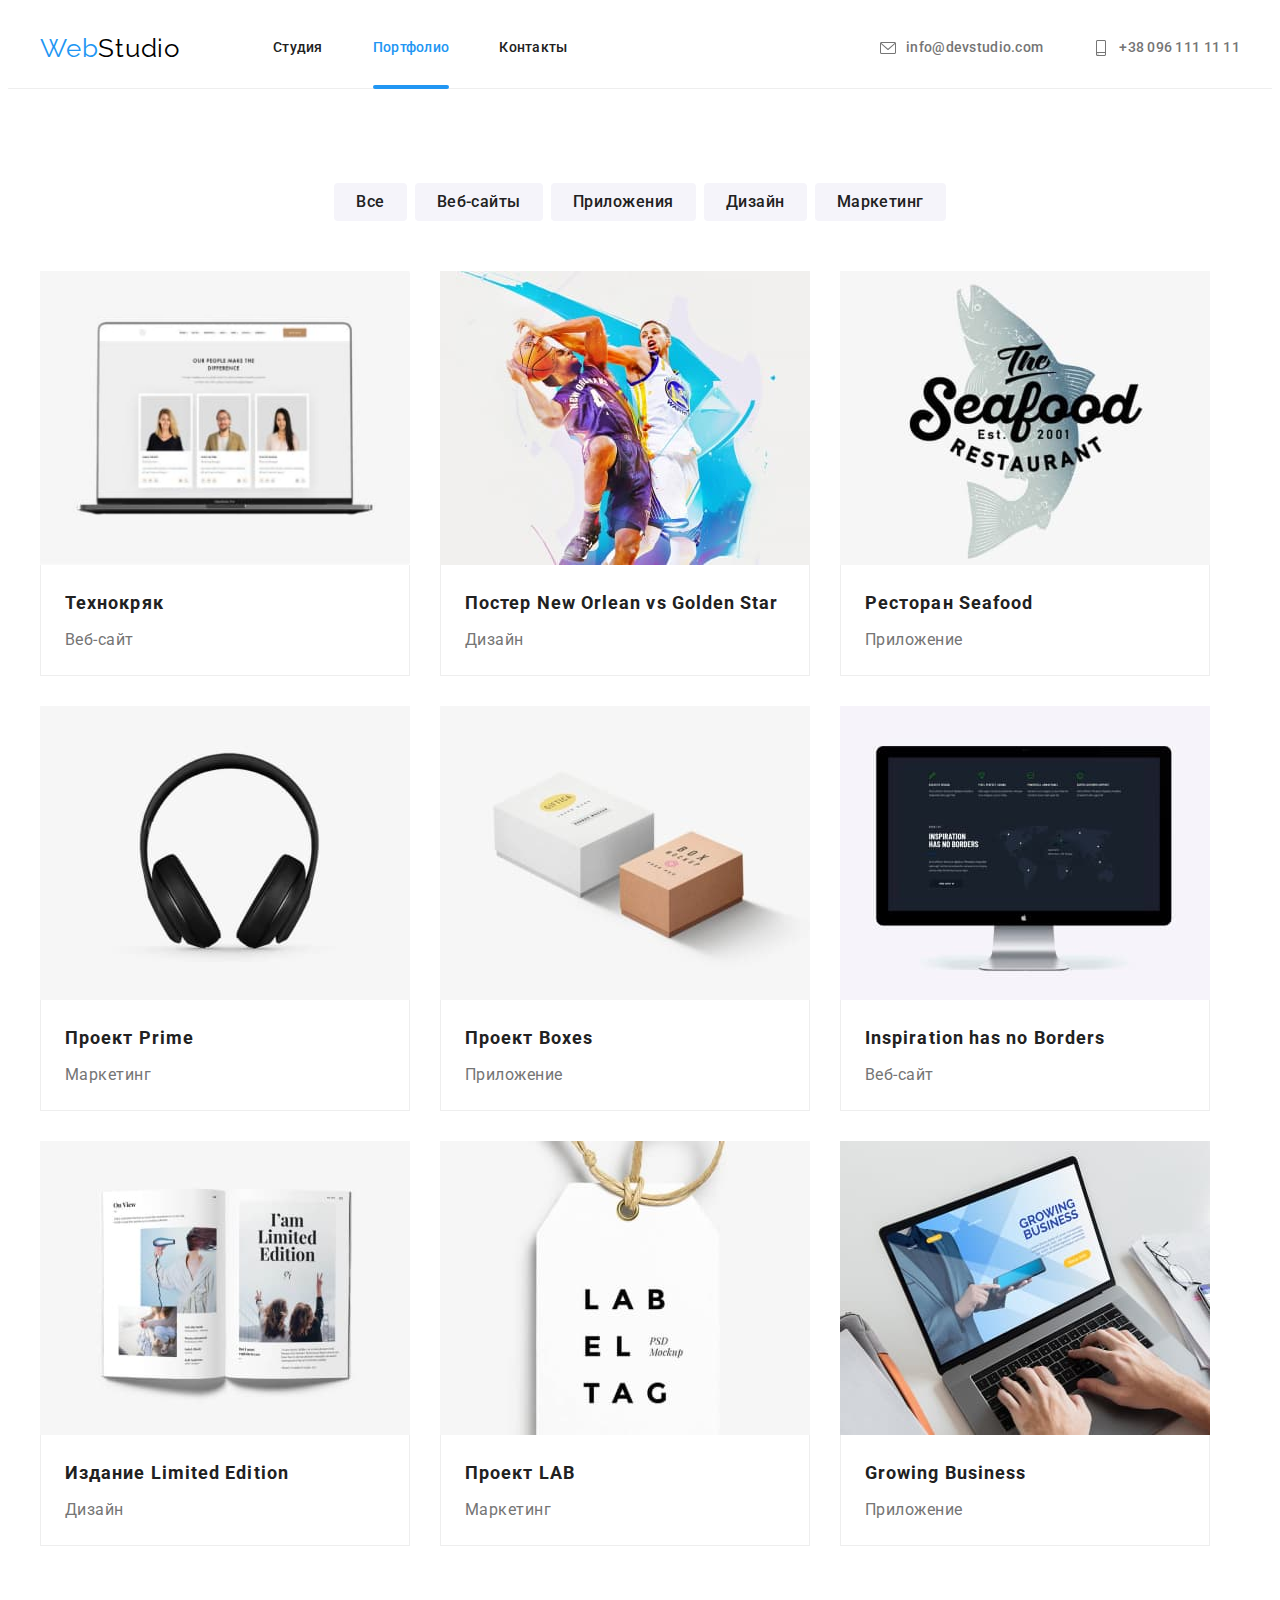
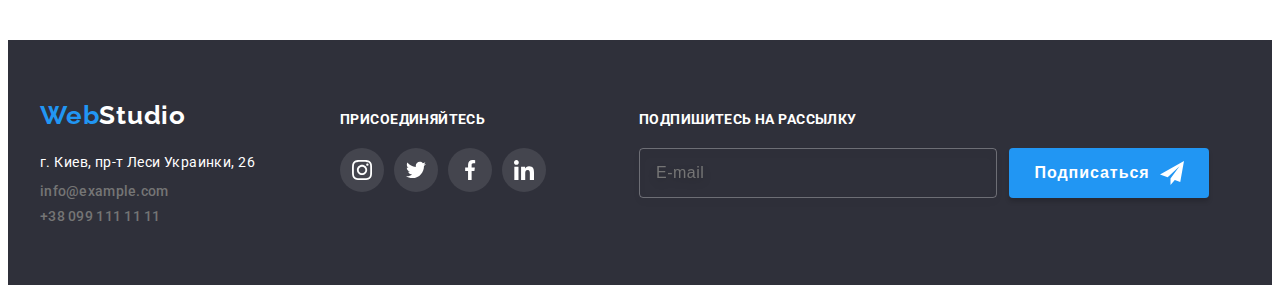
==== portfolio.html @ 6e92ed8a "робить копію 6 дз" ====
<!DOCTYPE html>
<html lang="ru">

<head>
    <meta charset="UTF-8">
    <meta http-equiv="X-UA-Compatible" content="IE=edge">
    <meta name="viewport" content="width=device-width, initial-scale=1.0">
    <link rel="preconnect" href="https://fonts.googleapis.com">
    <link rel="preconnect" href="https://fonts.gstatic.com" crossorigin>
    <link
        href="https://fonts.googleapis.com/css2?family=Raleway:wght@700&family=Roboto:wght@400;500;700;900&display=swap"
        rel="stylesheet">
    <link rel="stylesheet" href="https://cdnjs.cloudflare.com/ajax/libs/modern-normalize/1.1.0/modern-normalize.min.css"
        integrity="sha512-wpPYUAdjBVSE4KJnH1VR1HeZfpl1ub8YT/NKx4PuQ5NmX2tKuGu6U/JRp5y+Y8XG2tV+wKQpNHVUX03MfMFn9Q=="
        crossorigin="anonymous" referrerpolicy="no-referrer" />
    <title>Portfolio</title>
    <link rel="stylesheet" href="./css/styles.css">
</head>

<body>

    <!-- header -->

        <header class="header">
            <div class="container header-line">
                <a class="header-logo link" href="./index.html" lang="en"> <span class="logo-part">Web</span>Studio</a>
                <nav class="header-navigation">
                    <ul class="header-list list">
                        <li class="item"><a class="link header-link" href="./index.html">Студия</a></li>
                        <li class="item"><a class="link header-link curent" href="./portfolio.html">Портфолио</a></li>
                        <li class="item"><a class="link header-link" href="">Контакты</a></li>
                    </ul>
                </nav>
                <ul class="contacts list">
                    <li class="item header-contact-block">
                        <a class="link contact" href="mailto:info@devstudio.com">
                            <svg class="header-icon-image" width="16" hight="12">
                                <use href="./images/icons/symbol-defs.svg#icon-envelope"></use>
                            </svg>
                            info@devstudio.com
                        </a>
        
                    </li>
                    <li class="item header-contact-block">
                        <a class="link contact" href="tel:+380961111111">
                            <svg class="header-icon-image" width="16" hight="26">
                                <use href="./images/icons/symbol-defs.svg#icon-smartphone"></use>
                            </svg>
                            +38 096 111 11 11
                        </a>
                    </li>
                </ul>
            </div>
        </header>

    <!-- our projects section -->
    
    <main>
        <section class="projects section">
        <div class="container">
                <ul class="buttons list" >
                    <li class="button-item"><button type="button" class="btn">Все</button></li>
                    <li class="button-item"><button type="button" class="btn">Веб-сайты</button></li>
                    <li class="button-item"><button type="button" class="btn">Приложения</button></li>
                    <li class="button-item"><button type="button" class="btn">Дизайн</button></li>
                    <li class="button-item"><button type="button" class="btn">Маркетинг</button></li>
                </ul>
                <h1 class="visually-hidden">Наши проекты</h1>
                <ul class="projects-descriptions-list list">
                    <li class="list project">
                        <a class="project-item link" href="">
                        <div class="product-thumb">
                            <img class="photo-item" src="./images/technocryack.jpg" alt="ноутбут с изображением веб-сайта" width="370" height="294">
                            <p class="products-cover-text">
                                Ресурс предлагает комплексные предложения
                                с разным уровнем функционала и сервисов. 
                                Все это позволит посетителю получить
                                исчерпывающие сведения о компании или частном лице.
                            </p>
                        </div>
                        <div class="project-description-block">
                            <h2 class="projects-name">Технокряк</h2>
                            <p class="projects-tipe">Веб-сайт</p>
                        </div>
                        </a>
                    </li>
                    <li class="list project">
                        <a class="project-item link" href="">
                        <div class="product-thumb">
                        <img class="photo-item" src="./images/poster.jpg" alt="два баскетболиста в прыжке" width="370" height="294">
                            <p class="products-cover-text">
                                Ресурс предлагает комплексные предложения
                                с разным уровнем функционала и сервисов.
                                Все это позволит посетителю получить
                                исчерпывающие сведения о компании или частном лице.
                            </p>
                        </div>
                        <div class="project-description-block">
                            <h2 class="projects-name">Постер New Orlean vs Golden Star</h2>
                            <p class="projects-tipe">Дизайн</p>
                        </div>
                        </a>
                    </li>
                    <li class="list project">
                        <a class="project-item link" href="">
                        <div class="product-thumb">
                        <img class="photo-item" src="./images/seafood.jpg" alt="лого ресторана морской еды" width="370" height="294">
                        <p class="products-cover-text">
                            Ресурс предлагает комплексные предложения
                            с разным уровнем функционала и сервисов.
                            Все это позволит посетителю получить
                            исчерпывающие сведения о компании или частном лице.
                        </p>
                        </div>
                        <div class="project-description-block">
                            <h2 class="projects-name">Ресторан Seafood</h2>
                            <p class="projects-tipe">Приложение</p>
                        </div>
                        </a>
                    </li>
                    <li class="list project">
                        <a class="project-item link" href="">
                        <div class="product-thumb">
                        <img class="photo-item" src="./images/prime.jpg" alt="наушники" width="370" height="294">
                        <p class="products-cover-text">
                            Ресурс предлагает комплексные предложения
                            с разным уровнем функционала и сервисов.
                            Все это позволит посетителю получить
                            исчерпывающие сведения о компании или частном лице.
                        </p>
                        </div>
                        <div class="project-description-block">
                            <h2 class="projects-name">Проект Prime</h2>
                            <p class="projects-tipe">Маркетинг</p>
                        </div>
                        </a>
                    </li>
                    <li class="list project">
                        <a class="project-item link" href="">
                        <div class="product-thumb">
                        <img class="photo-item" src="./images/boxes.jpg" alt="две картонные коробки" width="370" height="294">
                        <p class="products-cover-text">
                            Ресурс предлагает комплексные предложения
                            с разным уровнем функционала и сервисов.
                            Все это позволит посетителю получить
                            исчерпывающие сведения о компании или частном лице.
                        </p>
                        </div>
                        <div class="project-description-block">
                            <h2 class="projects-name">Проект Boxes</h2>
                            <p class="projects-tipe">Приложение</p>
                        </div>
                        </a>
                    </li>
                    <li class="list project">
                        <a class="link project-item" href="">
                        <div class="product-thumb">
                        <img class="photo-item" src="./images/inspiration.jpg" alt="монитор с изображением карты мира" width="370" height="294">
                        <p class="products-cover-text">
                            Ресурс предлагает комплексные предложения
                            с разным уровнем функционала и сервисов.
                            Все это позволит посетителю получить
                            исчерпывающие сведения о компании или частном лице.
                        </p>
                        </div>
                        <div class="project-description-block">
                            <h2 class="projects-name">Inspiration has no Borders</h2>
                            <p class="projects-tipe">Веб-сайт</p>
                        </div>
                        </a>
                    </li>
                    <li class="list project">
                        <a class="project-item link" href="">
                        <div class="product-thumb">
                        <img class="photo-item" src="./images/limited.jpg" alt="открытая книга" width="370" height="294">
                        <p class="products-cover-text">
                            Ресурс предлагает комплексные предложения
                            с разным уровнем функционала и сервисов.
                            Все это позволит посетителю получить
                            исчерпывающие сведения о компании или частном лице.
                        </p>
                        </div>
                            <div class="project-description-block">
                            <h2 class="projects-name">Издание Limited Edition</h2>
                        <p class="projects-tipe">Дизайн</p>
                        </div>
                        </a>
                    </li>
                    <li class="list project">
                        <a class="project-item link" href="">
                        <div class="product-thumb">
                        <img class="photo-item" src="./images/lab.jpg" alt="бирка с названием" width="370" height="294">
                        <p class="products-cover-text">
                            Ресурс предлагает комплексные предложения
                            с разным уровнем функционала и сервисов.
                            Все это позволит посетителю получить
                            исчерпывающие сведения о компании или частном лице.
                        </p>
                        </div>
                        <div class="project-description-block">
                            <h2 class="projects-name">Проект LAB</h2>
                            <p class="projects-tipe">Маркетинг</p>
                        </div>
                        </a>
                    </li>
                    <li class="list project">
                        <a class="project-item link" href="">
                        <div class="product-thumb">
                        <img class="photo-item" src="./images/growing.jpg" alt="ноутбук на котором работает пользователь" width="370" height="294">
                        <p class="products-cover-text">
                            Ресурс предлагает комплексные предложения
                            с разным уровнем функционала и сервисов.
                            Все это позволит посетителю получить
                            исчерпывающие сведения о компании или частном лице.
                        </p>
                        </div>
                        <div class="project-description-block">
                            <h2 class="projects-name">Growing Business</h2>
                            <p class="projects-tipe">Приложение</p>
                        </div>
                        </a>
                    </li>
                </ul>
        </div>
        </section>
    </main>

<!-- Footer section -->
<footer class="footer">
    <div class="container footer-container">
        <div class="foter-content">
            <a class="footer-logo link" href="./index.html" lang="en"><span class="finish-logo">Web</span>Studio</a>
            <address>
                <ul class="footer-list list">
                    <li class="footer-item"><a class="link footer-adress"
                            href="https://goo.gl/maps/DsNAAsV4b622n6gu9">г. Киев, пр-т Леси
                            Украинки, 26</a></li>
                    <li class="footer-item"><a class="link contact" href="mailto:info@example.com">info@example.com</a>
                    </li>
                    <li class="footer-item"><a class="link contact" href="tel:+380991111111">+38 099 111 11 11</a></li>
                </ul>
            </address>
        </div>
        <div class="footer-soc">
            <h2 class="join-us-logo">Присоединяйтесь</h2>
            <ul class="footer-soc-list list">
                <li class="footer-soc-item">
                    <a href="" class="footer-soc-link link">
                        <svg class="footer-soc-icon" width="20" height="20">
                            <use href="./images/icons/symbol-defs.svg#icon-instagram"></use>
                        </svg>
                    </a>
                </li>
                <li class="footer-soc-item">
                    <a href="" class="footer-soc-link link">
                        <svg class="footer-soc-icon" width="20" height="20">
                            <use href="./images/icons/symbol-defs.svg#icon-twitter"></use>
                        </svg>
                    </a>
                </li>
                <li class="footer-soc-item">
                    <a href="" class="footer-soc-link link">
                        <svg class="footer-soc-icon" width="20" height="20">
                            <use href="./images/icons/symbol-defs.svg#icon-facebook"></use>
                        </svg>
                    </a>
                </li>
                <li class="footer-soc-item">
                    <a href="" class="footer-soc-link link">
                        <svg class="footer-soc-icon" width="20" height="20">
                            <use href="./images/icons/symbol-defs.svg#icon-linkedin"></use>
                        </svg>
                    </a>
                </li>
            </ul>
        </div>

        <form class="form-footer footer-sub">
            <h2 class="join-us-logo">Подпишитесь на рассылку</h2>
            <div class="form-sub subscribe-block">
                <input class="form-input-footer" type="email" name="mail" placeholder="E-mail" />
                <button type="submit" class="subscribe-btn">
                    Подписаться
                    <svg class="icon-send" width="24" height="24">
                        <use href="./images/icons/symbol-defs.svg#icon-send"></use>
                    </svg>
                </button>
            </div>
        </form>
    </div>
</footer>
</body>
    
</html>
---- css/styles.css ----
:root {
    --header-color: #212121;
    --text-color: #757575;
    --background-solutions-color: #2F303A;
    --footer-links-color: rgba(255, 255, 255, 0.6);
    --second-header-color: #FFFFFF;
    --accent-color: #2196F3;
    --team-background-color: #F5F4FA;
}

body {
    font-family: "Roboto", sans-serif;
    background-color: #FFFFFF;
}

html {
    box-sizing: border-box;
}

p,
h1,
h2,
h3,
h4,
h5,
h6 {
    margin: 0;
}

ul,
ol {
    padding: 0;
    margin: 0;
}

.container {
    width: 1200px;
    margin: 0 auto;
    padding-right: 15px;
    padding-left: 15px;
}

.list {
    list-style: none;
}

.link {
    text-decoration: none;
}

.visually-hidden {
    position: absolute;
    white-space: nowrap;
    width: 1px;
    height: 1px;
    overflow: hidden;
    border: 0;
    padding: 0;
    clip: rect(0 0 0 0);
    clip-path: inset(50%);
    margin: -1px;
}

/* ---header section--- */

.header {
    background-color: #FFFFFF;
    border-bottom: 1px solid #EEEEEE;
}

.header-contacts {
    display: flex;
    align-items: center;
    height: 16px;
    fill: var(--text-color);
    color: var(--text-color);
}

.header-icon-image {
    fill: currentColor;
    margin-right: 10px;
    height: 32px;
}

/* ----Header line---- */

.header-line {
    display: flex;
    align-items: center;
}

.header-logo {
    display: block;
    font-family: 'Raleway';
    font-size: 26px;
    line-height: 1.19;
    letter-spacing: 0.03em;
    color: #000000;
    margin-right: 93px;
}

.logo-part {
    color: var(--accent-color);
}

.header-list {
    display: flex;
}

.item {
    position: relative;
    display: flex;
}

.item+.item {
    margin-left: 50px;
}

.header-navigation {
    font-weight: 500;
    font-size: 14px;
    line-height: 1.14;
    letter-spacing: 0.02em;
    color: var (--header-color);
}

.header-link {
    display: block;
    font-weight: 500;
    font-size: 14px;
    line-height: 1.14;
    letter-spacing: 0.02em;
    color: var(--header-color);
    padding-top: 32px;
    padding-bottom: 32px;

    text-decoration: none;
    transition-duration: 250ms;
    transition-property: color;
    transition-timing-function: cubic-bezier(0.4, 0, 0.2, 1);
}

.curent::after {
    content: "";
    display: block;
    position: absolute;
    left: 0;
    bottom: -1px;
    width: 100%;
    height: 4px;
    border-radius: 2px;
    background: var(--accent-color);
}

.curent {
    color: var(--accent-color);
}


.header-contacts {
    display: flex;
    justify-content: center;
    align-items: center;
    color: var(--text-color);
}

.contacts {
    display: flex;
    margin-left: auto;
}

.contact {
    display: flex;
    justify-content: left;
    align-items: center;
    font-style: normal;
    font-weight: 500;
    font-size: 14px;
    line-height: 1.14;
    letter-spacing: 0.02em;
    color: var(--text-color);

    text-decoration: none;
    transition-duration: 250ms;
    transition-property: color;
    transition-timing-function: cubic-bezier(0.4, 0, 0.2, 1);
}

.header-link:hover,
.header-link:focus {
    color: var(--accent-color);
}

.contact:hover,
.contact:focus {
    color: var(--accent-color);
}

/* ----Main section------ */

.solutions {
    background-color: var(--background-solutions-color);
    text-align: center;
    padding-top: 200px;
    padding-bottom: 200px;
    width: 1600px;
    height: 600px;
    margin-left: auto;
    margin-right: auto;
    background-image: linear-gradient(rgba(47, 48, 58, 0.4), rgba(47, 48, 58, 0.4)), url(../images/solutions.jpg);
    background-repeat: no-repeat;
    background-position: center;
    background-size: cover;
}

.main-title {
    font-weight: 900;
    font-size: 44px;
    line-height: 1.36;
    letter-spacing: 0.06em;
    text-transform: uppercase;
    color: #FFFFFF;
    margin-bottom: 30px;
    margin-left: auto;
    margin-right: auto;
    width: 696px;
}

.main-btn {
    font-family: 'Roboto';
    font-weight: 700;
    font-size: 16px;
    line-height: 1.88;
    display: inline-block;
    align-items: center;
    text-align: center;
    cursor: pointer;
    letter-spacing: 0.06em;
    color: #FFFFFF;
    background-color: var(--accent-color);
    border-radius: 4px;
    padding: 10px 32px 10px 32px;
    min-width: 200px;
    box-shadow: 0px 4px 4px rgba(0, 0, 0, 0.15);
    border: transparent;
}

/* ---advantages section--- */

.icon-space {
    display: flex;
    align-items: center;
    justify-content: center;
    background-color: var(--team-background-color);
    width: 270px;
    height: 120px;
    margin-bottom: 30px;
    border-radius: 3px;
}

.section {
    padding-top: 94px;
    padding-bottom: 94px;
}

.advantages-list {
    display: flex;
}

.advantage-item {
    display: block;
    width: 270px;
}

.advantage-item+.advantage-item {
    margin-left: 30px;
}

.advantage-title {
    font-weight: 700;
    font-size: 14px;
    line-height: 1.14;
    letter-spacing: 0.03em;
    text-transform: uppercase;
    color: var(--header-color);
    margin-bottom: 10px;
}

.advantage-text {
    font-size: 14px;
    line-height: 1.71;
    letter-spacing: 0.03em;
    color: var(--text-color);
}

/* ---About us section--- */

.about-us {
    padding-top: 0;
}

.our-item {
    display: block;
}

.about-collection {
    display: flex;
    justify-content: space-between;
    align-items: center;
}

.about-title {
    font-weight: 700;
    font-size: 36px;
    line-height: 1.17;
    text-align: center;
    letter-spacing: 0.03em;
    color: var(--header-color);
    margin-bottom: 50px;
}

.about-item {
    position: relative;
    display: flex;
}

.about-solutions {
    position: absolute;
    display: flex;
    justify-content: center;
    align-items: center;
    bottom: 0;
    right: 0;
    width: 100%;
    height: 70px;

    background: rgba(47, 48, 58, 0.8);

    font-weight: 700;
    font-size: 14px;
    line-height: 1.14;
    text-align: center;
    letter-spacing: 0.03em;
    text-transform: uppercase;
    color: var(--second-header-color)
}

/* ---team section--- */

.masters-soc-list {
    display: flex;
    justify-content: center;
    margin-top: 16px;
}

.masters-soc-item+.masters-soc-item {
    margin-left: 10px;
}

.masters-soc-link {
    width: 44px;
    height: 44px;
    border-radius: 50%;
    display: flex;
    align-items: center;
    justify-content: center;
    color: #AFB1B8;
    transition-duration: 250ms;
    transition-property: color,
        background-color;
    transition-timing-function: cubic-bezier(0.4, 0, 0.2, 1);
}

.masters-soc-icon {
    display: flex;
    fill: currentColor;
}

.masters-soc-link:hover,
.masters-soc-link:focus {
    transition-property: color, background-color;
    background-color: var(--accent-color);
    color: #FFFFFF;
}

.face {
    display: block;
}

.list-photos {
    display: flex;
    justify-content: space-between;
}

.team-section {
    background-color: var(--team-background-color);
}

.team-info {
    background-color: #FFFFFF;
    border-radius: 0px 0px 4px 4px;
    padding-top: 30px;
    padding-bottom: 30px;
}

.team-photo {
    box-shadow: 0px 4px 4px rgba(0, 0, 0, 0.25),
        0px 1px 1px rgba(0, 0, 0, 0.14),
        0px 2px 1px rgba(0, 0, 0, 0.2);
    border-radius: 0px 0px 4px 4px;
}

.team-title {
    font-weight: 700;
    font-size: 36px;
    line-height: 1.17;
    text-align: center;
    letter-spacing: 0.03em;
    color: var(--header-color);
    margin-bottom: 50px;
}

.team-name {
    font-weight: 500;
    font-size: 16px;
    line-height: 1.19;
    text-align: center;
    letter-spacing: 0.03em;
    color: var(--header-color);
    margin-bottom: 10px;
}

.team-duty {
    font-size: 16px;
    line-height: 1.19;
    text-align: center;
    letter-spacing: 0.03em;
    color: var(--text-color);
}

.masters-soc-item+.masters-soc-item {
    margin-left: 10px;
}

/* --- Our clients section ---  */

.constant-clients {
    padding-top: 94px;
}

.constant-clients-list {
    display: flex;
    justify-content: space-between;
    align-items: center;
}

.clients-title {
    display: flex;
}

.clients-link {
    display: flex;
    width: 170px;
    height: 92px;
    justify-content: center;
    align-items: center;
    border: 1px solid #AFB1B8;
    box-sizing: border-box;
    border-radius: 4px;
    color: #AFB1B8;
    transition-duration: 250ms;
    transition-property: color, border;
    transition-timing-function: cubic-bezier(0.4, 0, 0.2, 1);
}

.clients-image {
    fill: currentColor;
    height: 92px;
}

.clients-link:hover,
.clients-link:focus {
    border-color: var(--accent-color);
    color: var(--accent-color);
}

/* ---Footer section--- */

.footer {
    background-color: var(--background-solutions-color);
    padding-top: 60px;
    padding-bottom: 60px;
}

.footer-logo {
    display: block;
}

.footer-container {
    display: flex;
    align-items: baseline;
}


.footer-list {
    display: block;
}

.footer-item+.footer-item {
    margin-top: 9px;
}

.footer-logo {
    font-family: 'Raleway';
    font-style: normal;
    font-weight: 700;
    font-size: 26px;
    line-height: 1.19;
    letter-spacing: 0.03em;
    color: var(--second-header-color);

    display: block;
    margin-bottom: 20px;
}


.finish-logo {
    color: var(--accent-color);
}

.footer-adress {
    font-family: 'Roboto';
    font-style: normal;
    font-weight: 400;
    font-size: 14px;
    line-height: 1.71;
    letter-spacing: 0.03em;
    color: var(--second-header-color);
}

.join-us-logo {
    font-weight: 700;
    font-size: 14px;
    line-height: 1.14;
    letter-spacing: 0.03em;
    text-transform: uppercase;
    color: #FFFFFF;
    margin-bottom: 20px;
}

.footer-soc-list {
    display: flex;
    justify-content: left;
}

.footer-content,
.footer-soc,
.footer-sub {
    box-sizing: content-box;
}

.footer-soc {
    margin-right: 93px;
    margin-left: 85px;
}

.footer-soc-item+.footer-soc-item {
    margin-left: 10px;
}

.footer-soc-link {
    width: 44px;
    height: 44px;
    border-radius: 50%;
    display: flex;
    align-items: center;
    justify-content: center;
    color: #FFFFFF;
    background-color: rgba(255, 255, 255, 0.1);
    transition-duration: 250ms;
    transition-property: background-color;
    transition-timing-function: cubic-bezier(0.4, 0, 0.2, 1);
}

.footer-soc-icon {
    fill: currentColor;
}

.footer-soc-link:hover,
.footer-soc-link:focus {
    background-color: var(--accent-color);
}

/* ----Portfolio----- */

/* ---Buttons----- */

.btn {
    font-family: inherit;
    font-weight: 500;
    font-size: 16px;
    line-height: 1.62;
    text-align: center;
    display: inline-block;
    letter-spacing: 0.03em;
    background: var(--team-background-color);
    cursor: pointer;
    color: #212121;
    background-color: rgba(245, 244, 250, 1);
    border-radius: 4px;
    padding: 6px 22px;
    border: transparent;

    transition-duration: 250ms;
    transition-property: color, background-color, box-shadow;
    transition-timing-function: cubic-bezier(0.4, 0, 0.2, 1);
}


.btn:hover,
.btn:focus {
    background-color: var(--accent-color);
    color: #FFFFFF;
    box-shadow: 0px 3px 1px rgba(0, 0, 0, 0.1),
        0px 1px 2px rgba(0, 0, 0, 0.08),
        0px 2px 2px rgba(0, 0, 0, 0.12);
}

/* ---Subscribe-block--- */

.subscribe-block {
    display: flex;
}

.form-input-footer {
    font-weight: 400;
    font-size: 16px;
    line-height: 1.25;
    letter-spacing: 0.03em;

    display: flex;
    align-items: center;
    width: 358px;
    height: 50px;
    margin-right: 12px;
    padding-left: 16px;

    color: rgba(255, 255, 255, 0.6);
    background-color: transparent;
    border: 1px solid rgba(255, 255, 255, 0.3);
    box-sizing: border-box;
    filter: drop-shadow(0px 4px 4px rgba(0, 0, 0, 0.15));
    border-radius: 4px;
}

.form-input-footer:focus-within {
    outline: transparent
}

.subscribe-btn {
    width: 200px;
    height: 50px;

    font-weight: 700;
    font-size: 16px;
    line-height: 1.88;
    letter-spacing: 0.06em;

    display: flex;
    align-items: center;
    text-align: center;
    justify-content: center;
    
    color: #FFFFFF;
    background: #2196F3;
    box-shadow: 0px 4px 4px rgba(0, 0, 0, 0.15);
    border-radius: 4px;
    border: transparent;
    cursor: pointer;
}

.icon-send {
    display: flex;
    margin-left: 10px;
}

/* -----Modal-window----- */

.backdrop {
    position: fixed;
    width: 100%;
    height: 100%;
    top: 0;
    left: 0;

    background-color: rgba(0, 0, 0, 0.2);
    transition-property: opacity;
    transition-duration: 250ms;
    transition-timing-function: cubic-bezier(0.4, 0, 0.2, 1);
}

.backdrop.is-hidden {
    opacity: 0;
    pointer-events: none;
}

.modal {
    position: absolute;
    top: 50%;
    left: 50%;
    transform: translate(-50%, -50%);

    width: 528px;
    height: 581px;

    background: #FFFFFF;
    box-shadow: 0px 1px 3px rgba(0, 0, 0, 0.12),
        0px 1px 1px rgba(0, 0, 0, 0.14),
        0px 2px 1px rgba(0, 0, 0, 0.2);
    border-radius: 4px;
}

.close-button {
    position: absolute;
    top: 0;
    right: 0;
    width: 30px;
    height: 30px;
    border-radius: 50%;
    transform: translate(-8px, 8px);
    border: 1px solid rgba(0, 0, 0, 0.1);
    background: #FFFFFF;
    display: flex;
    justify-content: center;
    align-items: center;
    cursor: pointer;
    transition-duration: 250ms;
    transition-property: fill;
    transition-timing-function: cubic-bezier(0.4, 0, 0.2, 1);
}

.close-button:focus,
.close-button:hover {
    fill: var(--accent-color);
}

textarea {
    resize: none;
}

.form-header {
    display: flex;
    margin bottom: 12px;

    font-weight: 700;
    font-size: 20px;
    line-height: 1.15;
    text-align: center;
    letter-spacing: 0.03em;
    color: var(--header-color);
}

.form {
    padding: 40px;
}

.form-field {
    display: flex;
    flex-direction: column;
    transition-duration: 250ms;
    transition-property: fill;
    transition-timing-function: cubic-bezier(0.4, 0, 0.2, 1);
}

.form-field+.form-field {
    margin-top: 12px;
}

.form-input {
    margin: 0;
    padding: 12px 16px 12px 40px;
    border: 1px solid rgba(33, 33, 33, 0.2);
    box-sizing: border-box;
    border-radius: 4px;
    height: 40px;
    transition-duration: 250ms;
    transition-property: border;
    transition-timing-function: cubic-bezier(0.4, 0, 0.2, 1);
}

.form-field:focus-within {
    fill: var(--accent-color);
}

.form-input:focus-within {
    border: 1px solid rgba(33, 150, 243, 1);
    outline: transparent;
}

/* .form-field textarea  */

.comment-field {
    border: 1px solid rgba(33, 33, 33, 0.2);
    box-sizing: border-box;
    border-radius: 4px;
    height: 120px;
    padding: 12px 16px;
    transition-duration: 250ms;
    transition-property: border;
    transition-timing-function: cubic-bezier(0.4, 0, 0.2, 1);
}

.comment-field:focus-within {
    border: 1px solid rgba(33, 150, 243, 1);
    outline: transparent;
}

.form-field {
    position: relative;
}

.form-field-icon {
    position: absolute;
    bottom: 0;
    left: 0;
    display: inline-block;
    width: 18px;
    height: 18px;
    transform: translateY(-11px) translateX(12px);
}

.comment-field {
    font-weight: 400;
    font-size: 12px;
    line-height: 14px;
    letter-spacing: 0.01em;
}

.comment-field::placeholder {
    color: rgba(117, 117, 117, 0.5);
}

.form-field label {
    margin-bottom: 4px;
    font-weight: 400;
    font-size: 12px;
    line-height: 1.17;
    letter-spacing: 0.01em;
    color: var(--text-color);
}

.form-field-check {
    display: flex;
    margin-top: 20px;
    height: 24px;
    margin-bottom: 30px;
    justify-content: center;
}

.modal-check-text {
    font-size: 14px;
    display: flex;
    align-items: center;
    color: #555555;
}

.modal-check-text span {
    width: 16px;
    height: 15px;
    border: 2px solid #303030;
    border-radius: 2px;
    display: flex;
    align-items: center;
    justify-content: baseline;
    margin-right: 5px;
    transition-duration: 250ms;
    transition-property: border background-color;
    transition-timing-function: cubic-bezier(0.4, 0, 0.2, 1);
}

.modal-check-icon {
    fill: #ffffff;
}

.modal-check:checked+.modal-check-text span {
    background-color: var(--accent-color);
    border: 1px solid var(--accent-color);
}

.modal-check-text {
    font-weight: 400;
    font-size: 14px;
    line-height: 1.71px;
    letter-spacing: 0.03em;
    color: #757575;
}

.policy-accent {
    display: block;
    padding-left: 3px;
    text-decoration: none;
    text-decoration-line: underline;
    color: var(--accent-color);
}

.form-btn {
    display: flex;
    justify-content: center;
}

/* ----Projects----- */

.buttons {
    display: flex;
    justify-content: center;
    margin-bottom: 50px;
}

.button-item+.button-item {
    margin-left: 8px;
}

.photo-item {
    display: block;
}

.projects-descriptions-list {
    display: flex;
    flex-wrap: wrap;
}

.project {
    display: block;
    margin-right: 30px;
    margin-bottom: 30px;
    box-sizing: content-box;
    transition-duration: 250ms;
    transition-property: box-shadow;
    transition-timing-function: cubic-bezier(0.4, 0, 0.2, 1);
}

.project-description-block {
    border-right: 1px solid #EEEEEE;
    border-bottom: 1px solid #EEEEEE;
    border-left: 1px solid #EEEEEE;
    padding-top: 20px;
    padding-left: 24px;
    padding-bottom: 20px;
    padding-right: 24px;
}

.project:hover {
    box-shadow: 0px 1px 1px rgba(0, 0, 0, 0.12),
        0px 4px 4px rgba(0, 0, 0, 0.06),
        1px 4px 6px rgba(0, 0, 0, 0.16);
}

.project:nth-child(3n+3) {
    margin-right: 0;
}

.project:nth-last-child(-n + 3) {
    margin-bottom: 0;
}

.projects-name {
    font-weight: 700;
    font-size: 18px;
    line-height: 2;
    letter-spacing: 0.06em;
    color: var(--header-color);
}

.projects-tipe {
    font-size: 16px;
    line-height: 1.88;
    letter-spacing: 0.03em;
    color: var(--text-color);
    margin-top: 4px;
}

.product-thumb {
    position: relative;
    overflow-x: hidden;
    overflow-y: hidden;
}

.products-cover-text {
    position: absolute;

    transition-duration: 250ms;
    transition-property: transform;
    transition-timing-function: cubic-bezier(0.4, 0, 0.2, 1);

    display: flex;
    padding: 63px 24px;

    width: 100%;
    height: 100%;

    font-weight: 400;
    font-size: 18px;
    line-height: 1.56;
    letter-spacing: 0.03em;
    color: #FFFFFF;
    background: rgba(33, 150, 243, 0.9);
}

.project:hover .products-cover-text {
    transform: translateY(-100%);
}

.project-item:focus .products-cover-text {
    transform: translateY(-100%);
}
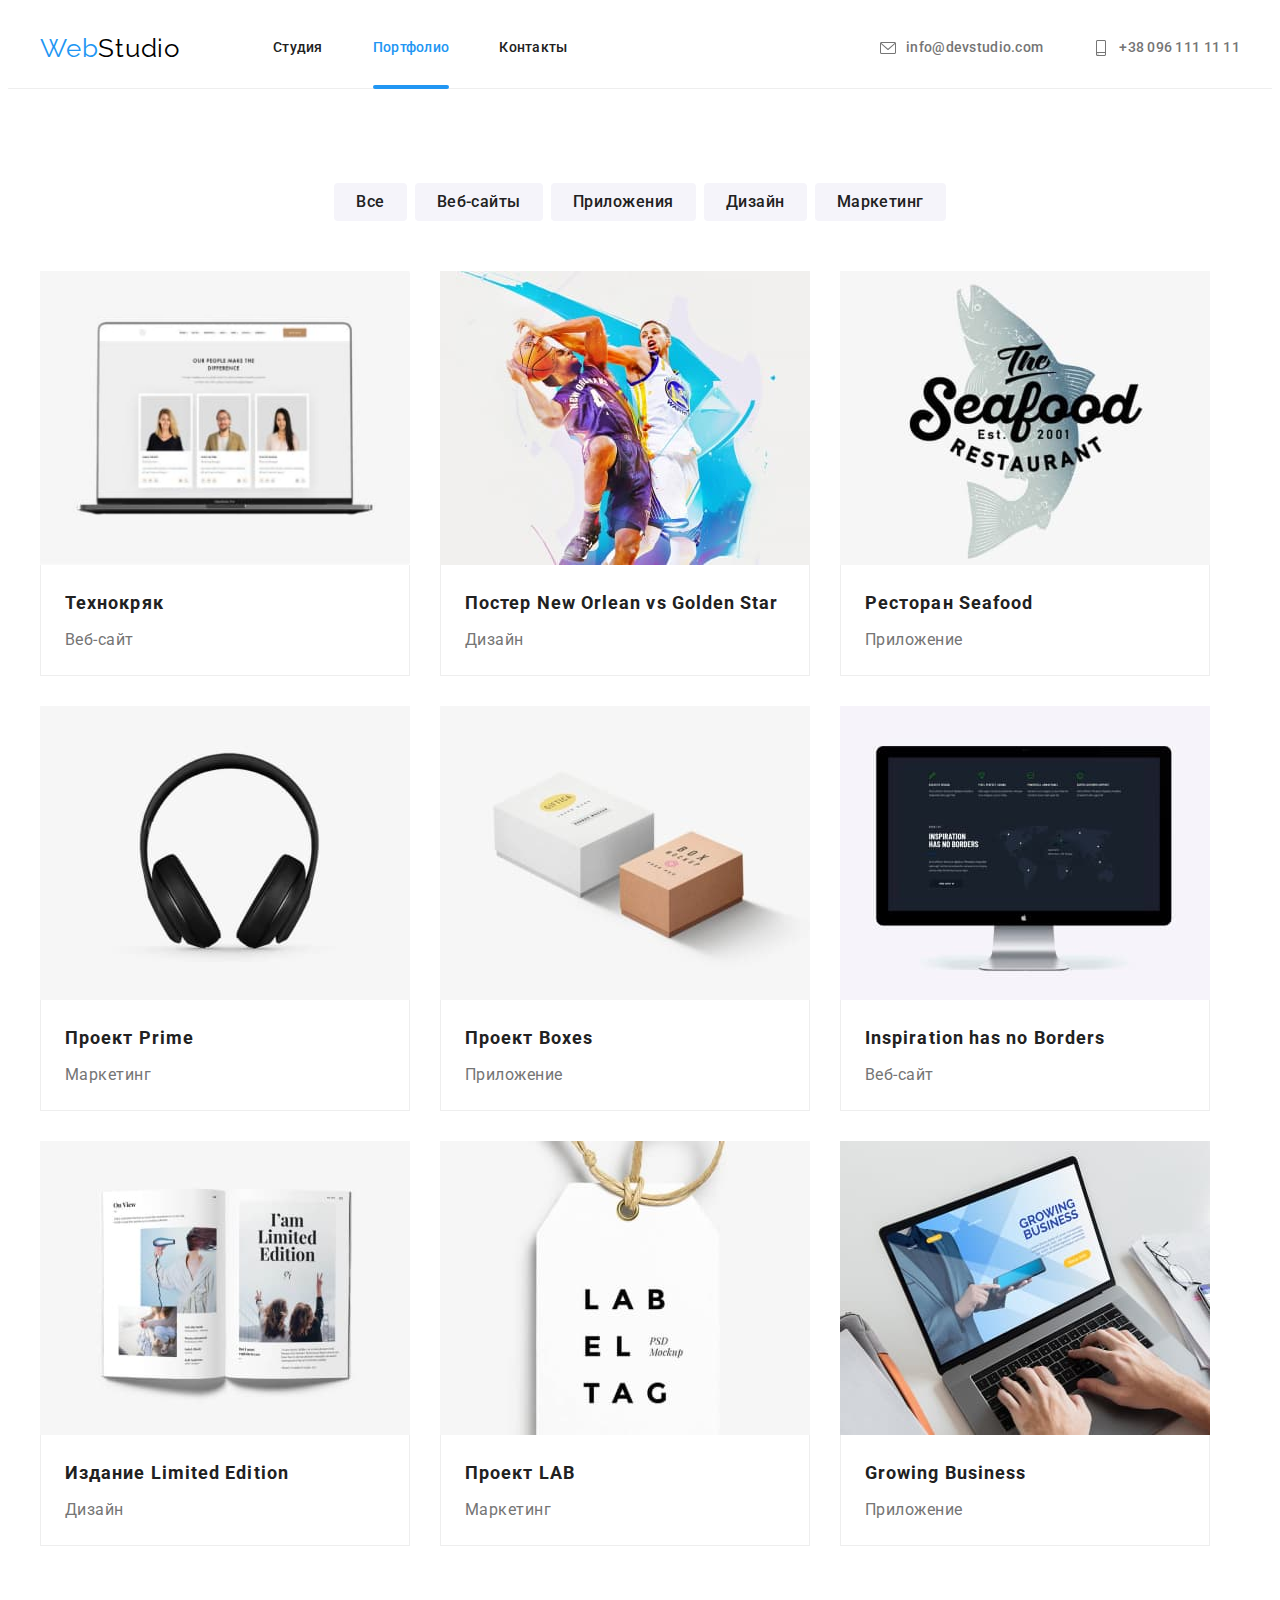
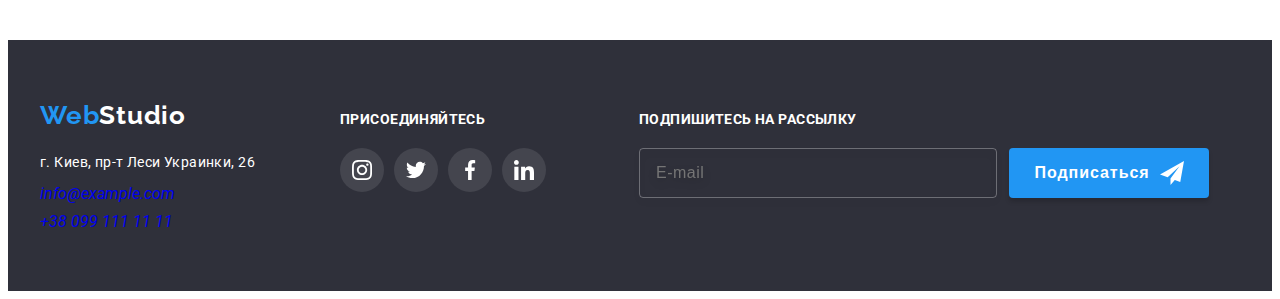
==== commit dfcba52e: "додає БЕМ у хедер" ====
--- a/portfolio.html
+++ b/portfolio.html
@@ -22,28 +22,31 @@
     <!-- header -->
 
         <header class="header">
-            <div class="container header-line">
-                <a class="header-logo link" href="./index.html" lang="en"> <span class="logo-part">Web</span>Studio</a>
+            <div class="container header-menu">
+                <a class="header__logo logo link" href="./index.html" lang="en"> <span
+                        class="header__logo-part">Web</span>Studio</a>
                 <nav class="header-navigation">
-                    <ul class="header-list list">
-                        <li class="item"><a class="link header-link" href="./index.html">Студия</a></li>
-                        <li class="item"><a class="link header-link curent" href="./portfolio.html">Портфолио</a></li>
-                        <li class="item"><a class="link header-link" href="">Контакты</a></li>
+                    <ul class="header-navigation__list list">
+                        <li class="header-navigation__item"><a class="link header-navigation__link"
+                                href="./index.html">Студия</a></li>
+                        <li class="header-navigation__item"><a class="link header-navigation__link header-navigation__curent"
+                                href="./portfolio.html">Портфолио</a></li>
+                        <li class="header-navigation__item"><a class="link header-navigation__link" href="">Контакты</a></li>
                     </ul>
                 </nav>
                 <ul class="contacts list">
-                    <li class="item header-contact-block">
-                        <a class="link contact" href="mailto:info@devstudio.com">
-                            <svg class="header-icon-image" width="16" hight="12">
+                    <li class="header-navigation__item">
+                        <a class="link contacts__number" href="mailto:info@devstudio.com">
+                            <svg class="contacts__icon" width="16" height="12">
                                 <use href="./images/icons/symbol-defs.svg#icon-envelope"></use>
                             </svg>
                             info@devstudio.com
                         </a>
         
                     </li>
-                    <li class="item header-contact-block">
-                        <a class="link contact" href="tel:+380961111111">
-                            <svg class="header-icon-image" width="16" hight="26">
+                    <li class="header-navigation__item">
+                        <a class="link contacts__number" href="tel:+380961111111">
+                            <svg class="contacts__icon" width="16" height="26">
                                 <use href="./images/icons/symbol-defs.svg#icon-smartphone"></use>
                             </svg>
                             +38 096 111 11 11
--- a/css/styles.css
+++ b/css/styles.css
@@ -76,20 +76,20 @@
     color: var(--text-color);
 }
 
-.header-icon-image {
+.contacts__icon {
     fill: currentColor;
     margin-right: 10px;
     height: 32px;
 }
 
-/* ----Header line---- */
-
-.header-line {
-    display: flex;
-    align-items: center;
-}
-
-.header-logo {
+/* ----Header menu---- */
+
+.header-menu {
+    display: flex;
+    align-items: center;
+}
+
+.header__logo {
     display: block;
     font-family: 'Raleway';
     font-size: 26px;
@@ -99,20 +99,20 @@
     margin-right: 93px;
 }
 
-.logo-part {
+.header__logo-part {
     color: var(--accent-color);
 }
 
-.header-list {
-    display: flex;
-}
-
-.item {
+.header-navigation__list {
+    display: flex;
+}
+
+.header-navigation__item {
     position: relative;
     display: flex;
 }
 
-.item+.item {
+.header-navigation__item+.header-navigation__item {
     margin-left: 50px;
 }
 
@@ -124,7 +124,7 @@
     color: var (--header-color);
 }
 
-.header-link {
+.header-navigation__link {
     display: block;
     font-weight: 500;
     font-size: 14px;
@@ -140,7 +140,7 @@
     transition-timing-function: cubic-bezier(0.4, 0, 0.2, 1);
 }
 
-.curent::after {
+.header-navigation__curent::after {
     content: "";
     display: block;
     position: absolute;
@@ -152,24 +152,24 @@
     background: var(--accent-color);
 }
 
-.curent {
+.header-navigation__curent {
     color: var(--accent-color);
 }
 
 
-.header-contacts {
+/* .header-contacts {
     display: flex;
     justify-content: center;
     align-items: center;
     color: var(--text-color);
-}
+} */
 
 .contacts {
     display: flex;
     margin-left: auto;
 }
 
-.contact {
+.contacts__number {
     display: flex;
     justify-content: left;
     align-items: center;
@@ -186,13 +186,13 @@
     transition-timing-function: cubic-bezier(0.4, 0, 0.2, 1);
 }
 
-.header-link:hover,
-.header-link:focus {
+.header-navigation__link:hover,
+.header-navigation__link:focus {
     color: var(--accent-color);
 }
 
-.contact:hover,
-.contact:focus {
+.contacts__number:hover,
+.contacts__number:focus {
     color: var(--accent-color);
 }
 
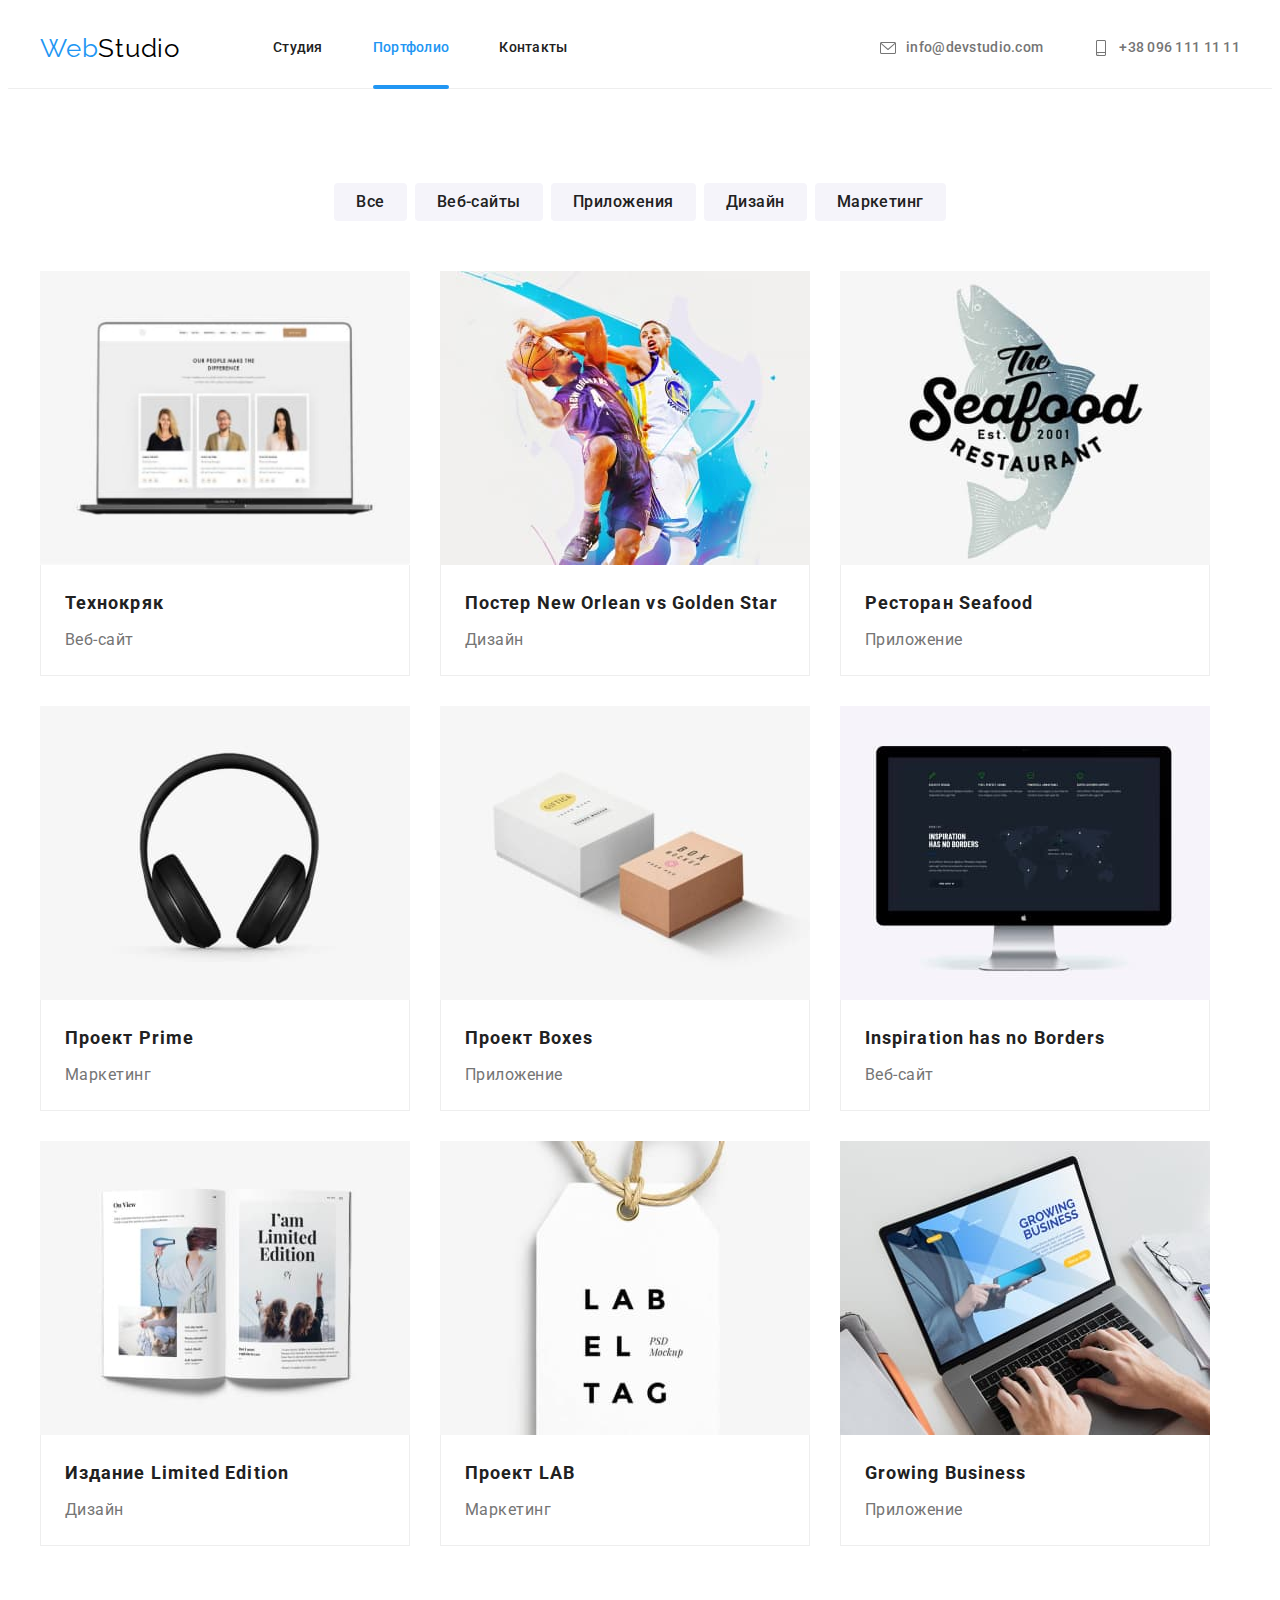
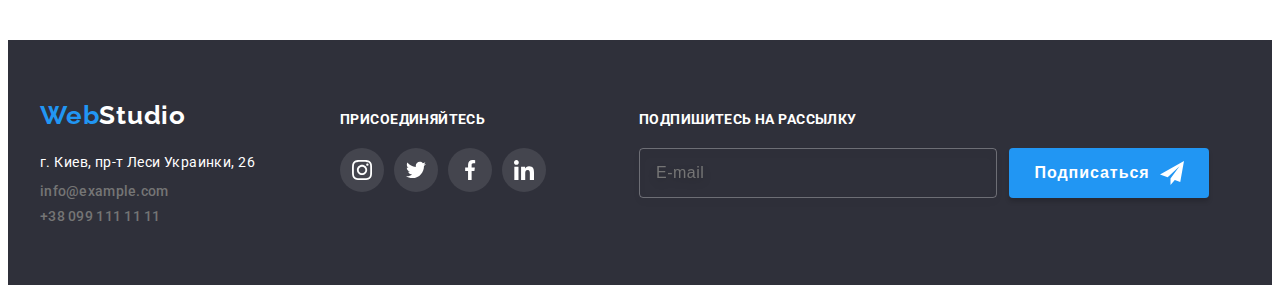
==== commit f8061759: "додає БЕМ у модальне вікно" ====
--- a/portfolio.html
+++ b/portfolio.html
@@ -238,9 +238,9 @@
                     <li class="footer-item"><a class="link footer-adress"
                             href="https://goo.gl/maps/DsNAAsV4b622n6gu9">г. Киев, пр-т Леси
                             Украинки, 26</a></li>
-                    <li class="footer-item"><a class="link contact" href="mailto:info@example.com">info@example.com</a>
-                    </li>
-                    <li class="footer-item"><a class="link contact" href="tel:+380991111111">+38 099 111 11 11</a></li>
+                    <li class="footer-item"><a class="link contacts__number" href="mailto:info@example.com">info@example.com</a>
+                    </li>
+                    <li class="footer-item"><a class="link contacts__number" href="tel:+380991111111">+38 099 111 11 11</a></li>
                 </ul>
             </address>
         </div>
--- a/css/styles.css
+++ b/css/styles.css
@@ -155,14 +155,6 @@
 .header-navigation__curent {
     color: var(--accent-color);
 }
-
-
-/* .header-contacts {
-    display: flex;
-    justify-content: center;
-    align-items: center;
-    color: var(--text-color);
-} */
 
 .contacts {
     display: flex;
@@ -720,7 +712,7 @@
     border-radius: 4px;
 }
 
-.close-button {
+.modal__button {
     position: absolute;
     top: 0;
     right: 0;
@@ -739,8 +731,8 @@
     transition-timing-function: cubic-bezier(0.4, 0, 0.2, 1);
 }
 
-.close-button:focus,
-.close-button:hover {
+.modal__button:focus,
+.modal__button:hover {
     fill: var(--accent-color);
 }
 
@@ -748,9 +740,9 @@
     resize: none;
 }
 
-.form-header {
-    display: flex;
-    margin bottom: 12px;
+.form__appeal {
+    display: flex;
+    margin: 0 0 12px 0;
 
     font-weight: 700;
     font-size: 20px;
@@ -764,7 +756,7 @@
     padding: 40px;
 }
 
-.form-field {
+.form__field {
     display: flex;
     flex-direction: column;
     transition-duration: 250ms;
@@ -772,11 +764,11 @@
     transition-timing-function: cubic-bezier(0.4, 0, 0.2, 1);
 }
 
-.form-field+.form-field {
+.form__field+.form__field {
     margin-top: 12px;
 }
 
-.form-input {
+.form__input {
     margin: 0;
     padding: 12px 16px 12px 40px;
     border: 1px solid rgba(33, 33, 33, 0.2);
@@ -788,18 +780,17 @@
     transition-timing-function: cubic-bezier(0.4, 0, 0.2, 1);
 }
 
-.form-field:focus-within {
+.form__field:focus-within {
     fill: var(--accent-color);
 }
 
-.form-input:focus-within {
+.form__input:focus-within {
     border: 1px solid rgba(33, 150, 243, 1);
     outline: transparent;
 }
 
-/* .form-field textarea  */
-
-.comment-field {
+
+.form__comment {
     border: 1px solid rgba(33, 33, 33, 0.2);
     box-sizing: border-box;
     border-radius: 4px;
@@ -810,16 +801,16 @@
     transition-timing-function: cubic-bezier(0.4, 0, 0.2, 1);
 }
 
-.comment-field:focus-within {
+.form__comment:focus-within {
     border: 1px solid rgba(33, 150, 243, 1);
     outline: transparent;
 }
 
-.form-field {
+.form__field {
     position: relative;
 }
 
-.form-field-icon {
+.form__icon {
     position: absolute;
     bottom: 0;
     left: 0;
@@ -829,18 +820,18 @@
     transform: translateY(-11px) translateX(12px);
 }
 
-.comment-field {
+.form__comment {
     font-weight: 400;
     font-size: 12px;
     line-height: 14px;
     letter-spacing: 0.01em;
 }
 
-.comment-field::placeholder {
+.form__comment::placeholder {
     color: rgba(117, 117, 117, 0.5);
 }
 
-.form-field label {
+.form__field label {
     margin-bottom: 4px;
     font-weight: 400;
     font-size: 12px;
@@ -849,7 +840,7 @@
     color: var(--text-color);
 }
 
-.form-field-check {
+.form__check {
     display: flex;
     margin-top: 20px;
     height: 24px;
@@ -857,45 +848,40 @@
     justify-content: center;
 }
 
-.modal-check-text {
+.form__check-text {
+    display: flex;
+    align-items: center;
+    color: #555555;
+
+    font-weight: 400;
     font-size: 14px;
-    display: flex;
-    align-items: center;
-    color: #555555;
-}
-
-.modal-check-text span {
+    line-height: 1.71px;
+    letter-spacing: 0.03em;
+    color: #757575;
+}
+
+.form__check-text span {
     width: 16px;
     height: 15px;
     border: 2px solid #303030;
     border-radius: 2px;
     display: flex;
-    align-items: center;
-    justify-content: baseline;
     margin-right: 5px;
     transition-duration: 250ms;
     transition-property: border background-color;
     transition-timing-function: cubic-bezier(0.4, 0, 0.2, 1);
 }
 
-.modal-check-icon {
+.form__check-icon {
     fill: #ffffff;
 }
 
-.modal-check:checked+.modal-check-text span {
+.form__input-check:checked+.form__check-text span {
     background-color: var(--accent-color);
     border: 1px solid var(--accent-color);
 }
 
-.modal-check-text {
-    font-weight: 400;
-    font-size: 14px;
-    line-height: 1.71px;
-    letter-spacing: 0.03em;
-    color: #757575;
-}
-
-.policy-accent {
+.form__accent {
     display: block;
     padding-left: 3px;
     text-decoration: none;
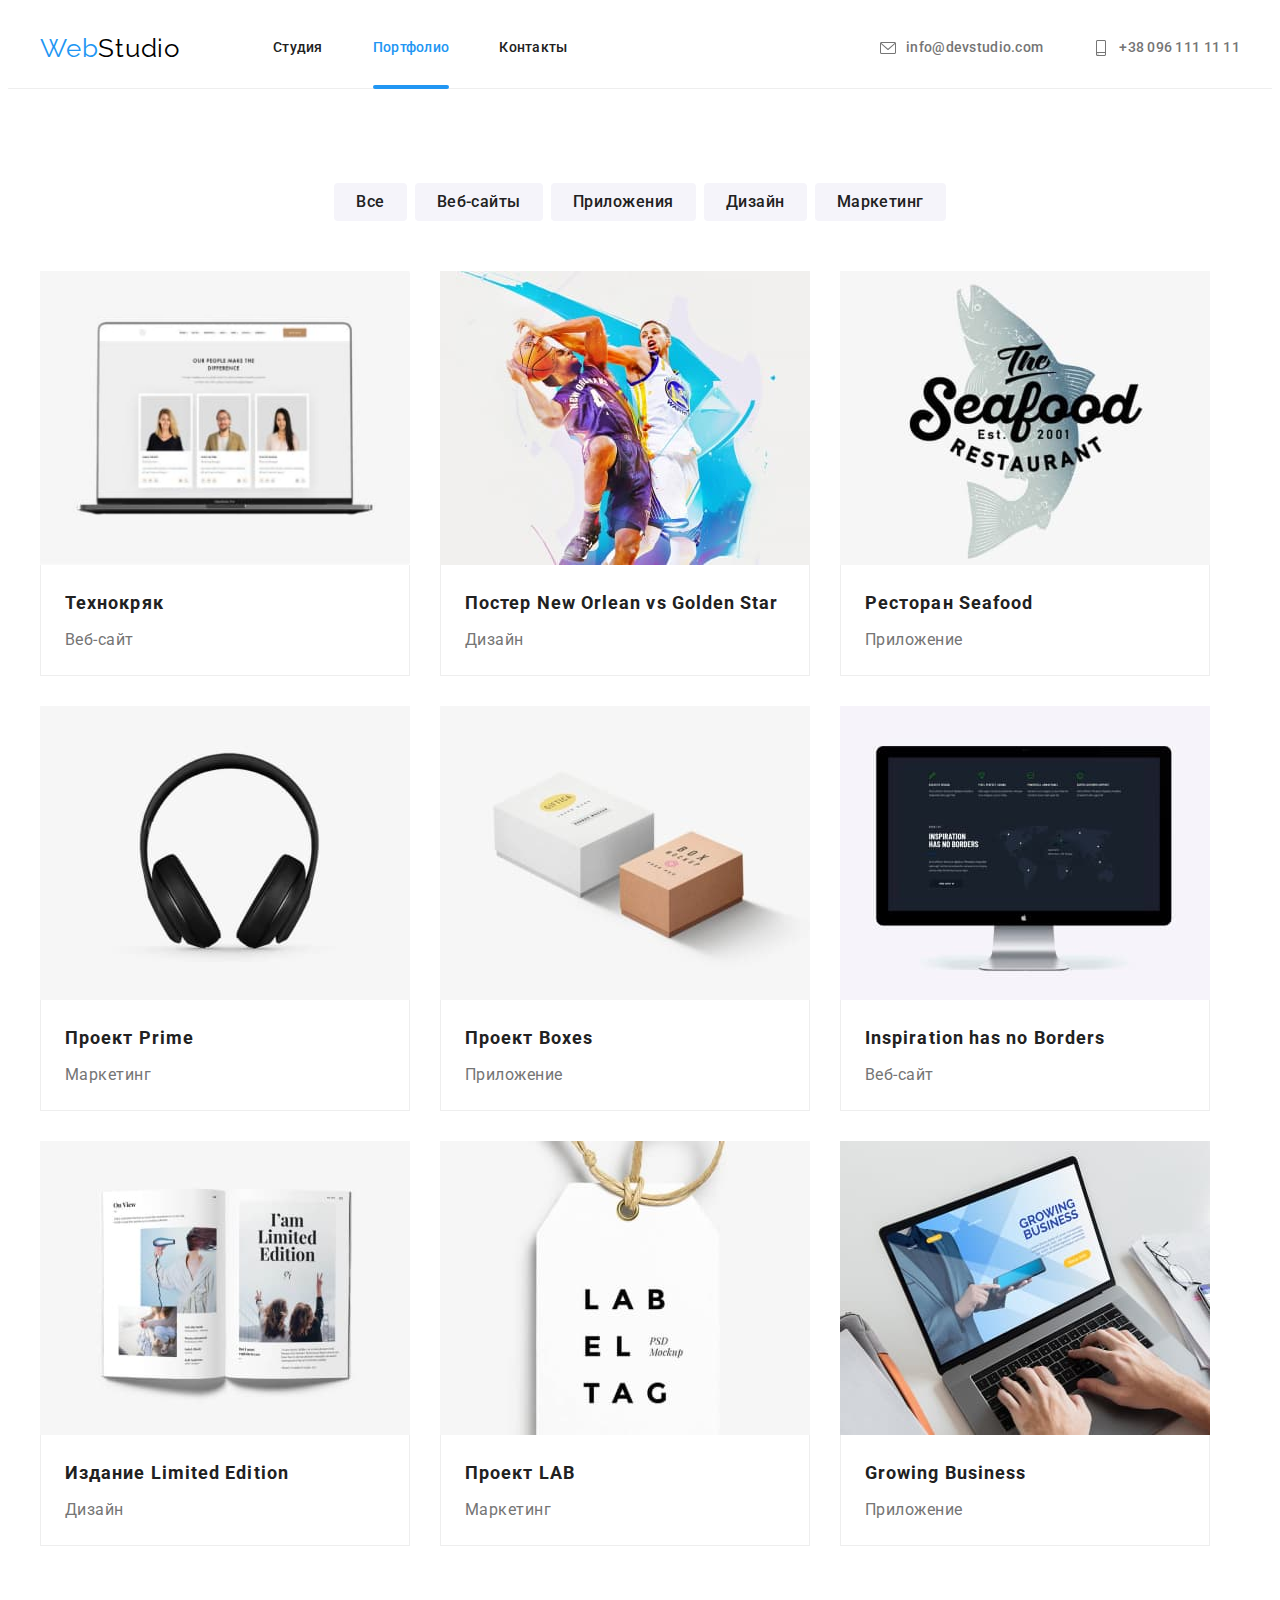
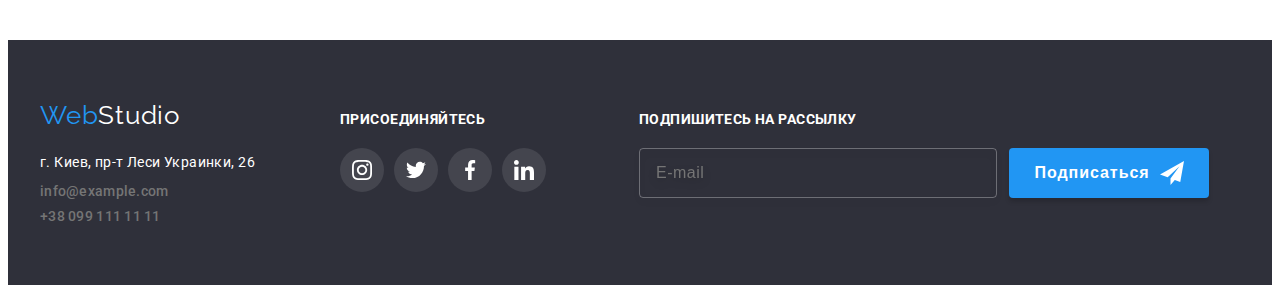
==== commit 25b0a208: "ділить scc на файли для scss" ====
--- a/portfolio.html
+++ b/portfolio.html
@@ -15,6 +15,7 @@
         crossorigin="anonymous" referrerpolicy="no-referrer" />
     <title>Portfolio</title>
     <link rel="stylesheet" href="./css/styles.css">
+    <link rel="stylesheet" href="./css/main.min.css">
 </head>
 
 <body>
@@ -23,8 +24,8 @@
 
         <header class="header">
             <div class="container header-menu">
-                <a class="header__logo logo link" href="./index.html" lang="en"> <span
-                        class="header__logo-part">Web</span>Studio</a>
+                <a class="main-logo main-logo--black logo link" href="./index.html" lang="en"> <span
+                        class="main-logo__part">Web</span>Studio</a>
                 <nav class="header-navigation">
                     <ul class="header-navigation__list list">
                         <li class="header-navigation__item"><a class="link header-navigation__link"
@@ -232,7 +233,8 @@
 <footer class="footer">
     <div class="container footer-container">
         <div class="foter-content">
-            <a class="footer-logo link" href="./index.html" lang="en"><span class="finish-logo">Web</span>Studio</a>
+            <a class="main-logo main-logo--white link" href="./index.html" lang="en"><span
+                    class="main-logo__part">Web</span>Studio</a>
             <address>
                 <ul class="footer-list list">
                     <li class="footer-item"><a class="link footer-adress"
--- a/css/styles.css
+++ b/css/styles.css
@@ -1,1001 +1,21 @@
-:root {
-    --header-color: #212121;
-    --text-color: #757575;
-    --background-solutions-color: #2F303A;
-    --footer-links-color: rgba(255, 255, 255, 0.6);
-    --second-header-color: #FFFFFF;
-    --accent-color: #2196F3;
-    --team-background-color: #F5F4FA;
-}
 
-body {
-    font-family: "Roboto", sans-serif;
-    background-color: #FFFFFF;
-}
 
-html {
-    box-sizing: border-box;
-}
 
-p,
-h1,
-h2,
-h3,
-h4,
-h5,
-h6 {
-    margin: 0;
-}
 
-ul,
-ol {
-    padding: 0;
-    margin: 0;
-}
-
-.container {
-    width: 1200px;
-    margin: 0 auto;
-    padding-right: 15px;
-    padding-left: 15px;
-}
-
-.list {
-    list-style: none;
-}
-
-.link {
-    text-decoration: none;
-}
-
-.visually-hidden {
-    position: absolute;
-    white-space: nowrap;
-    width: 1px;
-    height: 1px;
-    overflow: hidden;
-    border: 0;
-    padding: 0;
-    clip: rect(0 0 0 0);
-    clip-path: inset(50%);
-    margin: -1px;
-}
-
-/* ---header section--- */
-
-.header {
-    background-color: #FFFFFF;
-    border-bottom: 1px solid #EEEEEE;
-}
-
-.header-contacts {
-    display: flex;
-    align-items: center;
-    height: 16px;
-    fill: var(--text-color);
-    color: var(--text-color);
-}
-
-.contacts__icon {
-    fill: currentColor;
-    margin-right: 10px;
-    height: 32px;
-}
-
-/* ----Header menu---- */
-
-.header-menu {
-    display: flex;
-    align-items: center;
-}
-
-.header__logo {
-    display: block;
-    font-family: 'Raleway';
-    font-size: 26px;
-    line-height: 1.19;
-    letter-spacing: 0.03em;
-    color: #000000;
-    margin-right: 93px;
-}
-
-.header__logo-part {
-    color: var(--accent-color);
-}
-
-.header-navigation__list {
-    display: flex;
-}
-
-.header-navigation__item {
-    position: relative;
-    display: flex;
-}
-
-.header-navigation__item+.header-navigation__item {
-    margin-left: 50px;
-}
-
-.header-navigation {
-    font-weight: 500;
-    font-size: 14px;
-    line-height: 1.14;
-    letter-spacing: 0.02em;
-    color: var (--header-color);
-}
-
-.header-navigation__link {
-    display: block;
-    font-weight: 500;
-    font-size: 14px;
-    line-height: 1.14;
-    letter-spacing: 0.02em;
-    color: var(--header-color);
-    padding-top: 32px;
-    padding-bottom: 32px;
-
-    text-decoration: none;
-    transition-duration: 250ms;
-    transition-property: color;
-    transition-timing-function: cubic-bezier(0.4, 0, 0.2, 1);
-}
-
-.header-navigation__curent::after {
-    content: "";
-    display: block;
-    position: absolute;
-    left: 0;
-    bottom: -1px;
-    width: 100%;
-    height: 4px;
-    border-radius: 2px;
-    background: var(--accent-color);
-}
-
-.header-navigation__curent {
-    color: var(--accent-color);
-}
-
-.contacts {
-    display: flex;
-    margin-left: auto;
-}
-
-.contacts__number {
-    display: flex;
-    justify-content: left;
-    align-items: center;
-    font-style: normal;
-    font-weight: 500;
-    font-size: 14px;
-    line-height: 1.14;
-    letter-spacing: 0.02em;
-    color: var(--text-color);
-
-    text-decoration: none;
-    transition-duration: 250ms;
-    transition-property: color;
-    transition-timing-function: cubic-bezier(0.4, 0, 0.2, 1);
-}
-
-.header-navigation__link:hover,
-.header-navigation__link:focus {
-    color: var(--accent-color);
-}
-
-.contacts__number:hover,
-.contacts__number:focus {
-    color: var(--accent-color);
-}
-
-/* ----Main section------ */
-
-.solutions {
-    background-color: var(--background-solutions-color);
-    text-align: center;
-    padding-top: 200px;
-    padding-bottom: 200px;
-    width: 1600px;
-    height: 600px;
-    margin-left: auto;
-    margin-right: auto;
-    background-image: linear-gradient(rgba(47, 48, 58, 0.4), rgba(47, 48, 58, 0.4)), url(../images/solutions.jpg);
-    background-repeat: no-repeat;
-    background-position: center;
-    background-size: cover;
-}
-
-.main-title {
-    font-weight: 900;
-    font-size: 44px;
-    line-height: 1.36;
-    letter-spacing: 0.06em;
-    text-transform: uppercase;
-    color: #FFFFFF;
-    margin-bottom: 30px;
-    margin-left: auto;
-    margin-right: auto;
-    width: 696px;
-}
-
-.main-btn {
-    font-family: 'Roboto';
-    font-weight: 700;
-    font-size: 16px;
-    line-height: 1.88;
-    display: inline-block;
-    align-items: center;
-    text-align: center;
-    cursor: pointer;
-    letter-spacing: 0.06em;
-    color: #FFFFFF;
-    background-color: var(--accent-color);
-    border-radius: 4px;
-    padding: 10px 32px 10px 32px;
-    min-width: 200px;
-    box-shadow: 0px 4px 4px rgba(0, 0, 0, 0.15);
-    border: transparent;
-}
-
-/* ---advantages section--- */
-
-.icon-space {
-    display: flex;
-    align-items: center;
-    justify-content: center;
-    background-color: var(--team-background-color);
-    width: 270px;
-    height: 120px;
-    margin-bottom: 30px;
-    border-radius: 3px;
-}
-
-.section {
-    padding-top: 94px;
-    padding-bottom: 94px;
-}
-
-.advantages-list {
-    display: flex;
-}
-
-.advantage-item {
-    display: block;
-    width: 270px;
-}
-
-.advantage-item+.advantage-item {
-    margin-left: 30px;
-}
-
-.advantage-title {
-    font-weight: 700;
-    font-size: 14px;
-    line-height: 1.14;
-    letter-spacing: 0.03em;
-    text-transform: uppercase;
-    color: var(--header-color);
-    margin-bottom: 10px;
-}
-
-.advantage-text {
-    font-size: 14px;
-    line-height: 1.71;
-    letter-spacing: 0.03em;
-    color: var(--text-color);
-}
 
 /* ---About us section--- */
 
-.about-us {
-    padding-top: 0;
-}
-
-.our-item {
-    display: block;
-}
-
-.about-collection {
-    display: flex;
-    justify-content: space-between;
-    align-items: center;
-}
-
-.about-title {
-    font-weight: 700;
-    font-size: 36px;
-    line-height: 1.17;
-    text-align: center;
-    letter-spacing: 0.03em;
-    color: var(--header-color);
-    margin-bottom: 50px;
-}
-
-.about-item {
-    position: relative;
-    display: flex;
-}
-
-.about-solutions {
-    position: absolute;
-    display: flex;
-    justify-content: center;
-    align-items: center;
-    bottom: 0;
-    right: 0;
-    width: 100%;
-    height: 70px;
-
-    background: rgba(47, 48, 58, 0.8);
-
-    font-weight: 700;
-    font-size: 14px;
-    line-height: 1.14;
-    text-align: center;
-    letter-spacing: 0.03em;
-    text-transform: uppercase;
-    color: var(--second-header-color)
-}
 
 /* ---team section--- */
 
-.masters-soc-list {
-    display: flex;
-    justify-content: center;
-    margin-top: 16px;
-}
-
-.masters-soc-item+.masters-soc-item {
-    margin-left: 10px;
-}
-
-.masters-soc-link {
-    width: 44px;
-    height: 44px;
-    border-radius: 50%;
-    display: flex;
-    align-items: center;
-    justify-content: center;
-    color: #AFB1B8;
-    transition-duration: 250ms;
-    transition-property: color,
-        background-color;
-    transition-timing-function: cubic-bezier(0.4, 0, 0.2, 1);
-}
-
-.masters-soc-icon {
-    display: flex;
-    fill: currentColor;
-}
-
-.masters-soc-link:hover,
-.masters-soc-link:focus {
-    transition-property: color, background-color;
-    background-color: var(--accent-color);
-    color: #FFFFFF;
-}
-
-.face {
-    display: block;
-}
-
-.list-photos {
-    display: flex;
-    justify-content: space-between;
-}
-
-.team-section {
-    background-color: var(--team-background-color);
-}
-
-.team-info {
-    background-color: #FFFFFF;
-    border-radius: 0px 0px 4px 4px;
-    padding-top: 30px;
-    padding-bottom: 30px;
-}
-
-.team-photo {
-    box-shadow: 0px 4px 4px rgba(0, 0, 0, 0.25),
-        0px 1px 1px rgba(0, 0, 0, 0.14),
-        0px 2px 1px rgba(0, 0, 0, 0.2);
-    border-radius: 0px 0px 4px 4px;
-}
-
-.team-title {
-    font-weight: 700;
-    font-size: 36px;
-    line-height: 1.17;
-    text-align: center;
-    letter-spacing: 0.03em;
-    color: var(--header-color);
-    margin-bottom: 50px;
-}
-
-.team-name {
-    font-weight: 500;
-    font-size: 16px;
-    line-height: 1.19;
-    text-align: center;
-    letter-spacing: 0.03em;
-    color: var(--header-color);
-    margin-bottom: 10px;
-}
-
-.team-duty {
-    font-size: 16px;
-    line-height: 1.19;
-    text-align: center;
-    letter-spacing: 0.03em;
-    color: var(--text-color);
-}
-
-.masters-soc-item+.masters-soc-item {
-    margin-left: 10px;
-}
 
 /* --- Our clients section ---  */
 
-.constant-clients {
-    padding-top: 94px;
-}
-
-.constant-clients-list {
-    display: flex;
-    justify-content: space-between;
-    align-items: center;
-}
-
-.clients-title {
-    display: flex;
-}
-
-.clients-link {
-    display: flex;
-    width: 170px;
-    height: 92px;
-    justify-content: center;
-    align-items: center;
-    border: 1px solid #AFB1B8;
-    box-sizing: border-box;
-    border-radius: 4px;
-    color: #AFB1B8;
-    transition-duration: 250ms;
-    transition-property: color, border;
-    transition-timing-function: cubic-bezier(0.4, 0, 0.2, 1);
-}
-
-.clients-image {
-    fill: currentColor;
-    height: 92px;
-}
-
-.clients-link:hover,
-.clients-link:focus {
-    border-color: var(--accent-color);
-    color: var(--accent-color);
-}
 
 /* ---Footer section--- */
 
-.footer {
-    background-color: var(--background-solutions-color);
-    padding-top: 60px;
-    padding-bottom: 60px;
-}
-
-.footer-logo {
-    display: block;
-}
-
-.footer-container {
-    display: flex;
-    align-items: baseline;
-}
-
-
-.footer-list {
-    display: block;
-}
-
-.footer-item+.footer-item {
-    margin-top: 9px;
-}
-
-.footer-logo {
-    font-family: 'Raleway';
-    font-style: normal;
-    font-weight: 700;
-    font-size: 26px;
-    line-height: 1.19;
-    letter-spacing: 0.03em;
-    color: var(--second-header-color);
-
-    display: block;
-    margin-bottom: 20px;
-}
-
-
-.finish-logo {
-    color: var(--accent-color);
-}
-
-.footer-adress {
-    font-family: 'Roboto';
-    font-style: normal;
-    font-weight: 400;
-    font-size: 14px;
-    line-height: 1.71;
-    letter-spacing: 0.03em;
-    color: var(--second-header-color);
-}
-
-.join-us-logo {
-    font-weight: 700;
-    font-size: 14px;
-    line-height: 1.14;
-    letter-spacing: 0.03em;
-    text-transform: uppercase;
-    color: #FFFFFF;
-    margin-bottom: 20px;
-}
-
-.footer-soc-list {
-    display: flex;
-    justify-content: left;
-}
-
-.footer-content,
-.footer-soc,
-.footer-sub {
-    box-sizing: content-box;
-}
-
-.footer-soc {
-    margin-right: 93px;
-    margin-left: 85px;
-}
-
-.footer-soc-item+.footer-soc-item {
-    margin-left: 10px;
-}
-
-.footer-soc-link {
-    width: 44px;
-    height: 44px;
-    border-radius: 50%;
-    display: flex;
-    align-items: center;
-    justify-content: center;
-    color: #FFFFFF;
-    background-color: rgba(255, 255, 255, 0.1);
-    transition-duration: 250ms;
-    transition-property: background-color;
-    transition-timing-function: cubic-bezier(0.4, 0, 0.2, 1);
-}
-
-.footer-soc-icon {
-    fill: currentColor;
-}
-
-.footer-soc-link:hover,
-.footer-soc-link:focus {
-    background-color: var(--accent-color);
-}
 
 /* ----Portfolio----- */
 
 /* ---Buttons----- */
 
-.btn {
-    font-family: inherit;
-    font-weight: 500;
-    font-size: 16px;
-    line-height: 1.62;
-    text-align: center;
-    display: inline-block;
-    letter-spacing: 0.03em;
-    background: var(--team-background-color);
-    cursor: pointer;
-    color: #212121;
-    background-color: rgba(245, 244, 250, 1);
-    border-radius: 4px;
-    padding: 6px 22px;
-    border: transparent;
-
-    transition-duration: 250ms;
-    transition-property: color, background-color, box-shadow;
-    transition-timing-function: cubic-bezier(0.4, 0, 0.2, 1);
-}
-
-
-.btn:hover,
-.btn:focus {
-    background-color: var(--accent-color);
-    color: #FFFFFF;
-    box-shadow: 0px 3px 1px rgba(0, 0, 0, 0.1),
-        0px 1px 2px rgba(0, 0, 0, 0.08),
-        0px 2px 2px rgba(0, 0, 0, 0.12);
-}
-
-/* ---Subscribe-block--- */
-
-.subscribe-block {
-    display: flex;
-}
-
-.form-input-footer {
-    font-weight: 400;
-    font-size: 16px;
-    line-height: 1.25;
-    letter-spacing: 0.03em;
-
-    display: flex;
-    align-items: center;
-    width: 358px;
-    height: 50px;
-    margin-right: 12px;
-    padding-left: 16px;
-
-    color: rgba(255, 255, 255, 0.6);
-    background-color: transparent;
-    border: 1px solid rgba(255, 255, 255, 0.3);
-    box-sizing: border-box;
-    filter: drop-shadow(0px 4px 4px rgba(0, 0, 0, 0.15));
-    border-radius: 4px;
-}
-
-.form-input-footer:focus-within {
-    outline: transparent
-}
-
-.subscribe-btn {
-    width: 200px;
-    height: 50px;
-
-    font-weight: 700;
-    font-size: 16px;
-    line-height: 1.88;
-    letter-spacing: 0.06em;
-
-    display: flex;
-    align-items: center;
-    text-align: center;
-    justify-content: center;
-    
-    color: #FFFFFF;
-    background: #2196F3;
-    box-shadow: 0px 4px 4px rgba(0, 0, 0, 0.15);
-    border-radius: 4px;
-    border: transparent;
-    cursor: pointer;
-}
-
-.icon-send {
-    display: flex;
-    margin-left: 10px;
-}
-
-/* -----Modal-window----- */
-
-.backdrop {
-    position: fixed;
-    width: 100%;
-    height: 100%;
-    top: 0;
-    left: 0;
-
-    background-color: rgba(0, 0, 0, 0.2);
-    transition-property: opacity;
-    transition-duration: 250ms;
-    transition-timing-function: cubic-bezier(0.4, 0, 0.2, 1);
-}
-
-.backdrop.is-hidden {
-    opacity: 0;
-    pointer-events: none;
-}
-
-.modal {
-    position: absolute;
-    top: 50%;
-    left: 50%;
-    transform: translate(-50%, -50%);
-
-    width: 528px;
-    height: 581px;
-
-    background: #FFFFFF;
-    box-shadow: 0px 1px 3px rgba(0, 0, 0, 0.12),
-        0px 1px 1px rgba(0, 0, 0, 0.14),
-        0px 2px 1px rgba(0, 0, 0, 0.2);
-    border-radius: 4px;
-}
-
-.modal__button {
-    position: absolute;
-    top: 0;
-    right: 0;
-    width: 30px;
-    height: 30px;
-    border-radius: 50%;
-    transform: translate(-8px, 8px);
-    border: 1px solid rgba(0, 0, 0, 0.1);
-    background: #FFFFFF;
-    display: flex;
-    justify-content: center;
-    align-items: center;
-    cursor: pointer;
-    transition-duration: 250ms;
-    transition-property: fill;
-    transition-timing-function: cubic-bezier(0.4, 0, 0.2, 1);
-}
-
-.modal__button:focus,
-.modal__button:hover {
-    fill: var(--accent-color);
-}
-
-textarea {
-    resize: none;
-}
-
-.form__appeal {
-    display: flex;
-    margin: 0 0 12px 0;
-
-    font-weight: 700;
-    font-size: 20px;
-    line-height: 1.15;
-    text-align: center;
-    letter-spacing: 0.03em;
-    color: var(--header-color);
-}
-
-.form {
-    padding: 40px;
-}
-
-.form__field {
-    display: flex;
-    flex-direction: column;
-    transition-duration: 250ms;
-    transition-property: fill;
-    transition-timing-function: cubic-bezier(0.4, 0, 0.2, 1);
-}
-
-.form__field+.form__field {
-    margin-top: 12px;
-}
-
-.form__input {
-    margin: 0;
-    padding: 12px 16px 12px 40px;
-    border: 1px solid rgba(33, 33, 33, 0.2);
-    box-sizing: border-box;
-    border-radius: 4px;
-    height: 40px;
-    transition-duration: 250ms;
-    transition-property: border;
-    transition-timing-function: cubic-bezier(0.4, 0, 0.2, 1);
-}
-
-.form__field:focus-within {
-    fill: var(--accent-color);
-}
-
-.form__input:focus-within {
-    border: 1px solid rgba(33, 150, 243, 1);
-    outline: transparent;
-}
-
-
-.form__comment {
-    border: 1px solid rgba(33, 33, 33, 0.2);
-    box-sizing: border-box;
-    border-radius: 4px;
-    height: 120px;
-    padding: 12px 16px;
-    transition-duration: 250ms;
-    transition-property: border;
-    transition-timing-function: cubic-bezier(0.4, 0, 0.2, 1);
-}
-
-.form__comment:focus-within {
-    border: 1px solid rgba(33, 150, 243, 1);
-    outline: transparent;
-}
-
-.form__field {
-    position: relative;
-}
-
-.form__icon {
-    position: absolute;
-    bottom: 0;
-    left: 0;
-    display: inline-block;
-    width: 18px;
-    height: 18px;
-    transform: translateY(-11px) translateX(12px);
-}
-
-.form__comment {
-    font-weight: 400;
-    font-size: 12px;
-    line-height: 14px;
-    letter-spacing: 0.01em;
-}
-
-.form__comment::placeholder {
-    color: rgba(117, 117, 117, 0.5);
-}
-
-.form__field label {
-    margin-bottom: 4px;
-    font-weight: 400;
-    font-size: 12px;
-    line-height: 1.17;
-    letter-spacing: 0.01em;
-    color: var(--text-color);
-}
-
-.form__check {
-    display: flex;
-    margin-top: 20px;
-    height: 24px;
-    margin-bottom: 30px;
-    justify-content: center;
-}
-
-.form__check-text {
-    display: flex;
-    align-items: center;
-    color: #555555;
-
-    font-weight: 400;
-    font-size: 14px;
-    line-height: 1.71px;
-    letter-spacing: 0.03em;
-    color: #757575;
-}
-
-.form__check-text span {
-    width: 16px;
-    height: 15px;
-    border: 2px solid #303030;
-    border-radius: 2px;
-    display: flex;
-    margin-right: 5px;
-    transition-duration: 250ms;
-    transition-property: border background-color;
-    transition-timing-function: cubic-bezier(0.4, 0, 0.2, 1);
-}
-
-.form__check-icon {
-    fill: #ffffff;
-}
-
-.form__input-check:checked+.form__check-text span {
-    background-color: var(--accent-color);
-    border: 1px solid var(--accent-color);
-}
-
-.form__accent {
-    display: block;
-    padding-left: 3px;
-    text-decoration: none;
-    text-decoration-line: underline;
-    color: var(--accent-color);
-}
-
-.form-btn {
-    display: flex;
-    justify-content: center;
-}
-
-/* ----Projects----- */
-
-.buttons {
-    display: flex;
-    justify-content: center;
-    margin-bottom: 50px;
-}
-
-.button-item+.button-item {
-    margin-left: 8px;
-}
-
-.photo-item {
-    display: block;
-}
-
-.projects-descriptions-list {
-    display: flex;
-    flex-wrap: wrap;
-}
-
-.project {
-    display: block;
-    margin-right: 30px;
-    margin-bottom: 30px;
-    box-sizing: content-box;
-    transition-duration: 250ms;
-    transition-property: box-shadow;
-    transition-timing-function: cubic-bezier(0.4, 0, 0.2, 1);
-}
-
-.project-description-block {
-    border-right: 1px solid #EEEEEE;
-    border-bottom: 1px solid #EEEEEE;
-    border-left: 1px solid #EEEEEE;
-    padding-top: 20px;
-    padding-left: 24px;
-    padding-bottom: 20px;
-    padding-right: 24px;
-}
-
-.project:hover {
-    box-shadow: 0px 1px 1px rgba(0, 0, 0, 0.12),
-        0px 4px 4px rgba(0, 0, 0, 0.06),
-        1px 4px 6px rgba(0, 0, 0, 0.16);
-}
-
-.project:nth-child(3n+3) {
-    margin-right: 0;
-}
-
-.project:nth-last-child(-n + 3) {
-    margin-bottom: 0;
-}
-
-.projects-name {
-    font-weight: 700;
-    font-size: 18px;
-    line-height: 2;
-    letter-spacing: 0.06em;
-    color: var(--header-color);
-}
-
-.projects-tipe {
-    font-size: 16px;
-    line-height: 1.88;
-    letter-spacing: 0.03em;
-    color: var(--text-color);
-    margin-top: 4px;
-}
-
-.product-thumb {
-    position: relative;
-    overflow-x: hidden;
-    overflow-y: hidden;
-}
-
-.products-cover-text {
-    position: absolute;
-
-    transition-duration: 250ms;
-    transition-property: transform;
-    transition-timing-function: cubic-bezier(0.4, 0, 0.2, 1);
-
-    display: flex;
-    padding: 63px 24px;
-
-    width: 100%;
-    height: 100%;
-
-    font-weight: 400;
-    font-size: 18px;
-    line-height: 1.56;
-    letter-spacing: 0.03em;
-    color: #FFFFFF;
-    background: rgba(33, 150, 243, 0.9);
-}
-
-.project:hover .products-cover-text {
-    transform: translateY(-100%);
-}
-
-.project-item:focus .products-cover-text {
-    transform: translateY(-100%);
-}--- a/css/main.min.css
+++ b/css/main.min.css
@@ -0,0 +1 @@
+:root{--header-color: #212121;--text-color: #757575;--background-solutions-color: #2F303A;--footer-links-color: rgba(255, 255, 255, 0.6);--second-header-color: #FFFFFF;--accent-color: #2196F3;--team-background-color: #F5F4FA}body{font-family:"Roboto",sans-serif;background-color:#fff}html{box-sizing:border-box}p,h1,h2,h3,h4,h5,h6{margin:0}ul,ol{padding:0;margin:0}.container{width:1200px;margin:0 auto;padding-right:15px;padding-left:15px}.list{list-style:none}.link{text-decoration:none}.visually-hidden{position:absolute;white-space:nowrap;width:1px;height:1px;overflow:hidden;border:0;padding:0;clip:rect(0 0 0 0);clip-path:inset(50%);margin:-1px}.header{background-color:#fff;border-bottom:1px solid #eee}.header-contacts{display:flex;align-items:center;height:16px;fill:var(--text-color);color:var(--text-color)}.contacts__icon{fill:currentColor;margin-right:10px;height:32px}.header-menu{display:flex;align-items:center}.header-navigation__list{display:flex}.header-navigation__item{position:relative;display:flex}.header-navigation__item+.header-navigation__item{margin-left:50px}.header-navigation{font-weight:500;font-size:14px;line-height:1.14;letter-spacing:.02em;color:var --header-color}.header-navigation__link{display:block;font-weight:500;font-size:14px;line-height:1.14;letter-spacing:.02em;color:var(--header-color);padding-top:32px;padding-bottom:32px;text-decoration:none;transition-duration:250ms;transition-property:color;transition-timing-function:cubic-bezier(0.4, 0, 0.2, 1)}.header-navigation__curent::after{content:"";display:block;position:absolute;left:0;bottom:-1px;width:100%;height:4px;border-radius:2px;background:var(--accent-color)}.header-navigation__curent{color:var(--accent-color)}.contacts{display:flex;margin-left:auto}.header-navigation__link:hover,.header-navigation__link:focus{color:var(--accent-color)}.solutions{background-color:var(--background-solutions-color);text-align:center;padding-top:200px;padding-bottom:200px;width:1600px;height:600px;margin-left:auto;margin-right:auto;background-image:linear-gradient(rgba(47, 48, 58, 0.4), rgba(47, 48, 58, 0.4)),url(../images/solutions.jpg);background-repeat:no-repeat;background-position:center;background-size:cover}.main-title{font-weight:900;font-size:44px;line-height:1.36;letter-spacing:.06em;text-transform:uppercase;color:#fff;margin-bottom:30px;margin-left:auto;margin-right:auto;width:696px}.main-btn{font-family:"Roboto";font-weight:700;font-size:16px;line-height:1.88;display:inline-block;align-items:center;text-align:center;cursor:pointer;letter-spacing:.06em;color:#fff;background-color:var(--accent-color);border-radius:4px;padding:10px 32px 10px 32px;min-width:200px;box-shadow:0px 4px 4px rgba(0,0,0,.15);border:rgba(0,0,0,0)}.about-us{padding-top:0}.our-item{display:block}.about-collection{display:flex;justify-content:space-between;align-items:center}.about-title{font-weight:700;font-size:36px;line-height:1.17;text-align:center;letter-spacing:.03em;color:var(--header-color);margin-bottom:50px}.about-item{position:relative;display:flex}.about-solutions{position:absolute;display:flex;justify-content:center;align-items:center;bottom:0;right:0;width:100%;height:70px;background:rgba(47,48,58,.8);font-weight:700;font-size:14px;line-height:1.14;text-align:center;letter-spacing:.03em;text-transform:uppercase;color:var(--second-header-color)}.masters-soc-list{display:flex;justify-content:center;margin-top:16px}.masters-soc-item+.masters-soc-item{margin-left:10px}.masters-soc-link{width:44px;height:44px;border-radius:50%;display:flex;align-items:center;justify-content:center;color:#afb1b8;transition-duration:250ms;transition-property:color,background-color;transition-timing-function:cubic-bezier(0.4, 0, 0.2, 1)}.masters-soc-icon{display:flex;fill:currentColor}.masters-soc-link:hover,.masters-soc-link:focus{transition-property:color,background-color;background-color:var(--accent-color);color:#fff}.face{display:block}.list-photos{display:flex;justify-content:space-between}.team-section{background-color:var(--team-background-color)}.team-info{background-color:#fff;border-radius:0px 0px 4px 4px;padding-top:30px;padding-bottom:30px}.team-photo{box-shadow:0px 4px 4px rgba(0,0,0,.25),0px 1px 1px rgba(0,0,0,.14),0px 2px 1px rgba(0,0,0,.2);border-radius:0px 0px 4px 4px}.team-title{font-weight:700;font-size:36px;line-height:1.17;text-align:center;letter-spacing:.03em;color:var(--header-color);margin-bottom:50px}.team-name{font-weight:500;font-size:16px;line-height:1.19;text-align:center;letter-spacing:.03em;color:var(--header-color);margin-bottom:10px}.team-duty{font-size:16px;line-height:1.19;text-align:center;letter-spacing:.03em;color:var(--text-color)}.masters-soc-item+.masters-soc-item{margin-left:10px}.constant-clients{padding-top:94px}.constant-clients-list{display:flex;justify-content:space-between;align-items:center}.clients-title{display:flex}.clients-link{display:flex;width:170px;height:92px;justify-content:center;align-items:center;border:1px solid #afb1b8;box-sizing:border-box;border-radius:4px;color:#afb1b8;transition-duration:250ms;transition-property:color,border;transition-timing-function:cubic-bezier(0.4, 0, 0.2, 1)}.clients-image{fill:currentColor;height:92px}.clients-link:hover,.clients-link:focus{border-color:var(--accent-color);color:var(--accent-color)}.icon-space{display:flex;align-items:center;justify-content:center;background-color:var(--team-background-color);width:270px;height:120px;margin-bottom:30px;border-radius:3px}.section{padding-top:94px;padding-bottom:94px}.advantages-list{display:flex}.advantage-item{display:block;width:270px}.advantage-item+.advantage-item{margin-left:30px}.advantage-title{font-weight:700;font-size:14px;line-height:1.14;letter-spacing:.03em;text-transform:uppercase;color:var(--header-color);margin-bottom:10px}.advantage-text{font-size:14px;line-height:1.71;letter-spacing:.03em;color:var(--text-color)}.soc-list{display:flex;justify-content:center;margin-top:16px}.soc-list__item+.soc-list__item{margin-left:10px}.soc-list__link{width:44px;height:44px;border-radius:50%;display:flex;align-items:center;justify-content:center;color:#afb1b8;transition-duration:250ms;transition-property:color,background-color;transition-timing-function:cubic-bezier(0.4, 0, 0.2, 1)}.soc-list__icon{display:flex;fill:currentColor}.soc-list__link:hover,.soc-list__link:focus{transition-property:color,background-color;background-color:var(--accent-color);color:#fff}.face{display:block}.team-list{display:flex;justify-content:space-between}.team-section{background-color:var(--team-background-color)}.team-card{background-color:#fff;border-radius:0px 0px 4px 4px;padding-top:30px;padding-bottom:30px}.team-list__photo{box-shadow:0px 4px 4px rgba(0,0,0,.25),0px 1px 1px rgba(0,0,0,.14),0px 2px 1px rgba(0,0,0,.2);border-radius:0px 0px 4px 4px}.team-title{font-weight:700;font-size:36px;line-height:1.17;text-align:center;letter-spacing:.03em;color:var(--header-color);margin-bottom:50px}.team-card__name{font-weight:500;font-size:16px;line-height:1.19;text-align:center;letter-spacing:.03em;color:var(--header-color);margin-bottom:10px}.team-card__duty{font-size:16px;line-height:1.19;text-align:center;letter-spacing:.03em;color:var(--text-color)}.soc-list__item+.soc-list__item{margin-left:10px}.constant-clients{padding-top:94px}.constant-clients-list{display:flex;justify-content:space-between;align-items:center}.clients-title{display:flex}.clients-link{display:flex;width:170px;height:92px;justify-content:center;align-items:center;border:1px solid #afb1b8;box-sizing:border-box;border-radius:4px;color:#afb1b8;transition-duration:250ms;transition-property:color,border;transition-timing-function:cubic-bezier(0.4, 0, 0.2, 1)}.clients-image{fill:currentColor;height:92px}.clients-link:hover,.clients-link:focus{border-color:var(--accent-color);color:var(--accent-color)}.footer{background-color:var(--background-solutions-color);padding-top:60px;padding-bottom:60px}.footer-container{display:flex;align-items:baseline}.footer-list{display:block}.footer-item+.footer-item{margin-top:9px}.footer-adress{font-family:"Roboto";font-style:normal;font-weight:400;font-size:14px;line-height:1.71;letter-spacing:.03em;color:var(--second-header-color)}.join-us-logo{font-weight:700;font-size:14px;line-height:1.14;letter-spacing:.03em;text-transform:uppercase;color:#fff;margin-bottom:20px}.footer-soc-list{display:flex;justify-content:left}.footer-content,.footer-soc,.footer-sub{box-sizing:content-box}.footer-soc{margin-right:93px;margin-left:85px}.footer-soc-item+.footer-soc-item{margin-left:10px}.footer-soc-link{width:44px;height:44px;border-radius:50%;display:flex;align-items:center;justify-content:center;color:#fff;background-color:rgba(255,255,255,.1);transition-duration:250ms;transition-property:background-color;transition-timing-function:cubic-bezier(0.4, 0, 0.2, 1)}.footer-soc-icon{fill:currentColor}.footer-soc-link:hover,.footer-soc-link:focus{background-color:var(--accent-color)}.btn{font-family:inherit;font-weight:500;font-size:16px;line-height:1.62;text-align:center;display:inline-block;letter-spacing:.03em;background:var(--team-background-color);cursor:pointer;color:#212121;background-color:#f5f4fa;border-radius:4px;padding:6px 22px;border:rgba(0,0,0,0);transition-duration:250ms;transition-property:color,background-color,box-shadow;transition-timing-function:cubic-bezier(0.4, 0, 0.2, 1)}.btn:hover,.btn:focus{background-color:var(--accent-color);color:#fff;box-shadow:0px 3px 1px rgba(0,0,0,.1),0px 1px 2px rgba(0,0,0,.08),0px 2px 2px rgba(0,0,0,.12)}.buttons{display:flex;justify-content:center;margin-bottom:50px}.button-item+.button-item{margin-left:8px}.photo-item{display:block}.projects-descriptions-list{display:flex;flex-wrap:wrap}.project{display:block;margin-right:30px;margin-bottom:30px;box-sizing:content-box;transition-duration:250ms;transition-property:box-shadow;transition-timing-function:cubic-bezier(0.4, 0, 0.2, 1)}.project-description-block{border-right:1px solid #eee;border-bottom:1px solid #eee;border-left:1px solid #eee;padding-top:20px;padding-left:24px;padding-bottom:20px;padding-right:24px}.project:hover{box-shadow:0px 1px 1px rgba(0,0,0,.12),0px 4px 4px rgba(0,0,0,.06),1px 4px 6px rgba(0,0,0,.16)}.project:nth-child(3n+3){margin-right:0}.project:nth-last-child(-n+3){margin-bottom:0}.projects-name{font-weight:700;font-size:18px;line-height:2;letter-spacing:.06em;color:var(--header-color)}.projects-tipe{font-size:16px;line-height:1.88;letter-spacing:.03em;color:var(--text-color);margin-top:4px}.product-thumb{position:relative;overflow-x:hidden;overflow-y:hidden}.products-cover-text{position:absolute;transition-duration:250ms;transition-property:transform;transition-timing-function:cubic-bezier(0.4, 0, 0.2, 1);display:flex;padding:63px 24px;width:100%;height:100%;font-weight:400;font-size:18px;line-height:1.56;letter-spacing:.03em;color:#fff;background:rgba(33,150,243,.9)}.project:hover .products-cover-text{transform:translateY(-100%)}.project-item:focus .products-cover-text{transform:translateY(-100%)}.contacts__number{display:flex;justify-content:left;align-items:center;font-style:normal;font-weight:500;font-size:14px;line-height:1.14;letter-spacing:.02em;color:var(--text-color);text-decoration:none;transition-duration:250ms;transition-property:color;transition-timing-function:cubic-bezier(0.4, 0, 0.2, 1)}.contacts__number:hover,.contacts__number:focus{color:var(--accent-color)}.main-logo{display:block;font-family:"Raleway";font-style:normal;font-size:26px;line-height:1.19;letter-spacing:.03em}.main-logo__part{color:var(--accent-color)}.main-logo--black{color:#000;margin-right:93px}.main-logo--white{color:var(--second-header-color);margin-bottom:20px}.backdrop{position:fixed;width:100%;height:100%;top:0;left:0;background-color:rgba(0,0,0,.2);transition-property:opacity;transition-duration:250ms;transition-timing-function:cubic-bezier(0.4, 0, 0.2, 1)}.backdrop.is-hidden{opacity:0;pointer-events:none}.modal{position:absolute;top:50%;left:50%;transform:translate(-50%, -50%);width:528px;height:581px;background:#fff;box-shadow:0px 1px 3px rgba(0,0,0,.12),0px 1px 1px rgba(0,0,0,.14),0px 2px 1px rgba(0,0,0,.2);border-radius:4px}.modal__button{position:absolute;top:0;right:0;width:30px;height:30px;border-radius:50%;transform:translate(-8px, 8px);border:1px solid rgba(0,0,0,.1);background:#fff;display:flex;justify-content:center;align-items:center;cursor:pointer;transition-duration:250ms;transition-property:fill;transition-timing-function:cubic-bezier(0.4, 0, 0.2, 1)}.modal__button:focus,.modal__button:hover{fill:var(--accent-color)}textarea{resize:none}.form__appeal{display:flex;margin:0 0 12px 0;font-weight:700;font-size:20px;line-height:1.15;text-align:center;letter-spacing:.03em;color:var(--header-color)}.form{padding:40px}.form__field{display:flex;flex-direction:column;transition-duration:250ms;transition-property:fill;transition-timing-function:cubic-bezier(0.4, 0, 0.2, 1)}.form__field+.form__field{margin-top:12px}.form__input{margin:0;padding:12px 16px 12px 40px;border:1px solid rgba(33,33,33,.2);box-sizing:border-box;border-radius:4px;height:40px;transition-duration:250ms;transition-property:border;transition-timing-function:cubic-bezier(0.4, 0, 0.2, 1)}.form__field:focus-within{fill:var(--accent-color)}.form__input:focus-within{border:1px solid #2196f3;outline:rgba(0,0,0,0)}.form__comment{border:1px solid rgba(33,33,33,.2);box-sizing:border-box;border-radius:4px;height:120px;padding:12px 16px;transition-duration:250ms;transition-property:border;transition-timing-function:cubic-bezier(0.4, 0, 0.2, 1)}.form__comment:focus-within{border:1px solid #2196f3;outline:rgba(0,0,0,0)}.form__field{position:relative}.form__icon{position:absolute;bottom:0;left:0;display:inline-block;width:18px;height:18px;transform:translateY(-11px) translateX(12px)}.form__comment{font-weight:400;font-size:12px;line-height:14px;letter-spacing:.01em}.form__comment::placeholder{color:rgba(117,117,117,.5)}.form__field label{margin-bottom:4px;font-weight:400;font-size:12px;line-height:1.17;letter-spacing:.01em;color:var(--text-color)}.form__check{display:flex;margin-top:20px;height:24px;margin-bottom:30px;justify-content:center}.form__check-text{display:flex;align-items:center;color:#555;font-weight:400;font-size:14px;line-height:1.71px;letter-spacing:.03em;color:#757575}.form__check-text span{width:16px;height:15px;border:2px solid #303030;border-radius:2px;display:flex;margin-right:5px;align-items:center;justify-content:center;transition-duration:250ms;transition-property:border background-color;transition-timing-function:cubic-bezier(0.4, 0, 0.2, 1)}.form__check-icon{fill:#fff}.form__input-check:checked+.form__check-text span{background-color:var(--accent-color);border:1px solid var(--accent-color)}.form__accent{display:block;padding-left:3px;text-decoration:none;text-decoration-line:underline;color:var(--accent-color)}.form-btn{display:flex;justify-content:center}.subscribe-block{display:flex}.form-input-footer{font-weight:400;font-size:16px;line-height:1.25;letter-spacing:.03em;display:flex;align-items:center;width:358px;height:50px;margin-right:12px;padding-left:16px;color:rgba(255,255,255,.6);background-color:rgba(0,0,0,0);border:1px solid rgba(255,255,255,.3);box-sizing:border-box;filter:drop-shadow(0px 4px 4px rgba(0, 0, 0, 0.15));border-radius:4px}.form-input-footer:focus-within{outline:rgba(0,0,0,0)}.subscribe-btn{width:200px;height:50px;font-weight:700;font-size:16px;line-height:1.88;letter-spacing:.06em;display:flex;align-items:center;text-align:center;justify-content:center;color:#fff;background:#2196f3;box-shadow:0px 4px 4px rgba(0,0,0,.15);border-radius:4px;border:rgba(0,0,0,0);cursor:pointer}.icon-send{display:flex;margin-left:10px}/*# sourceMappingURL=main.min.css.map */